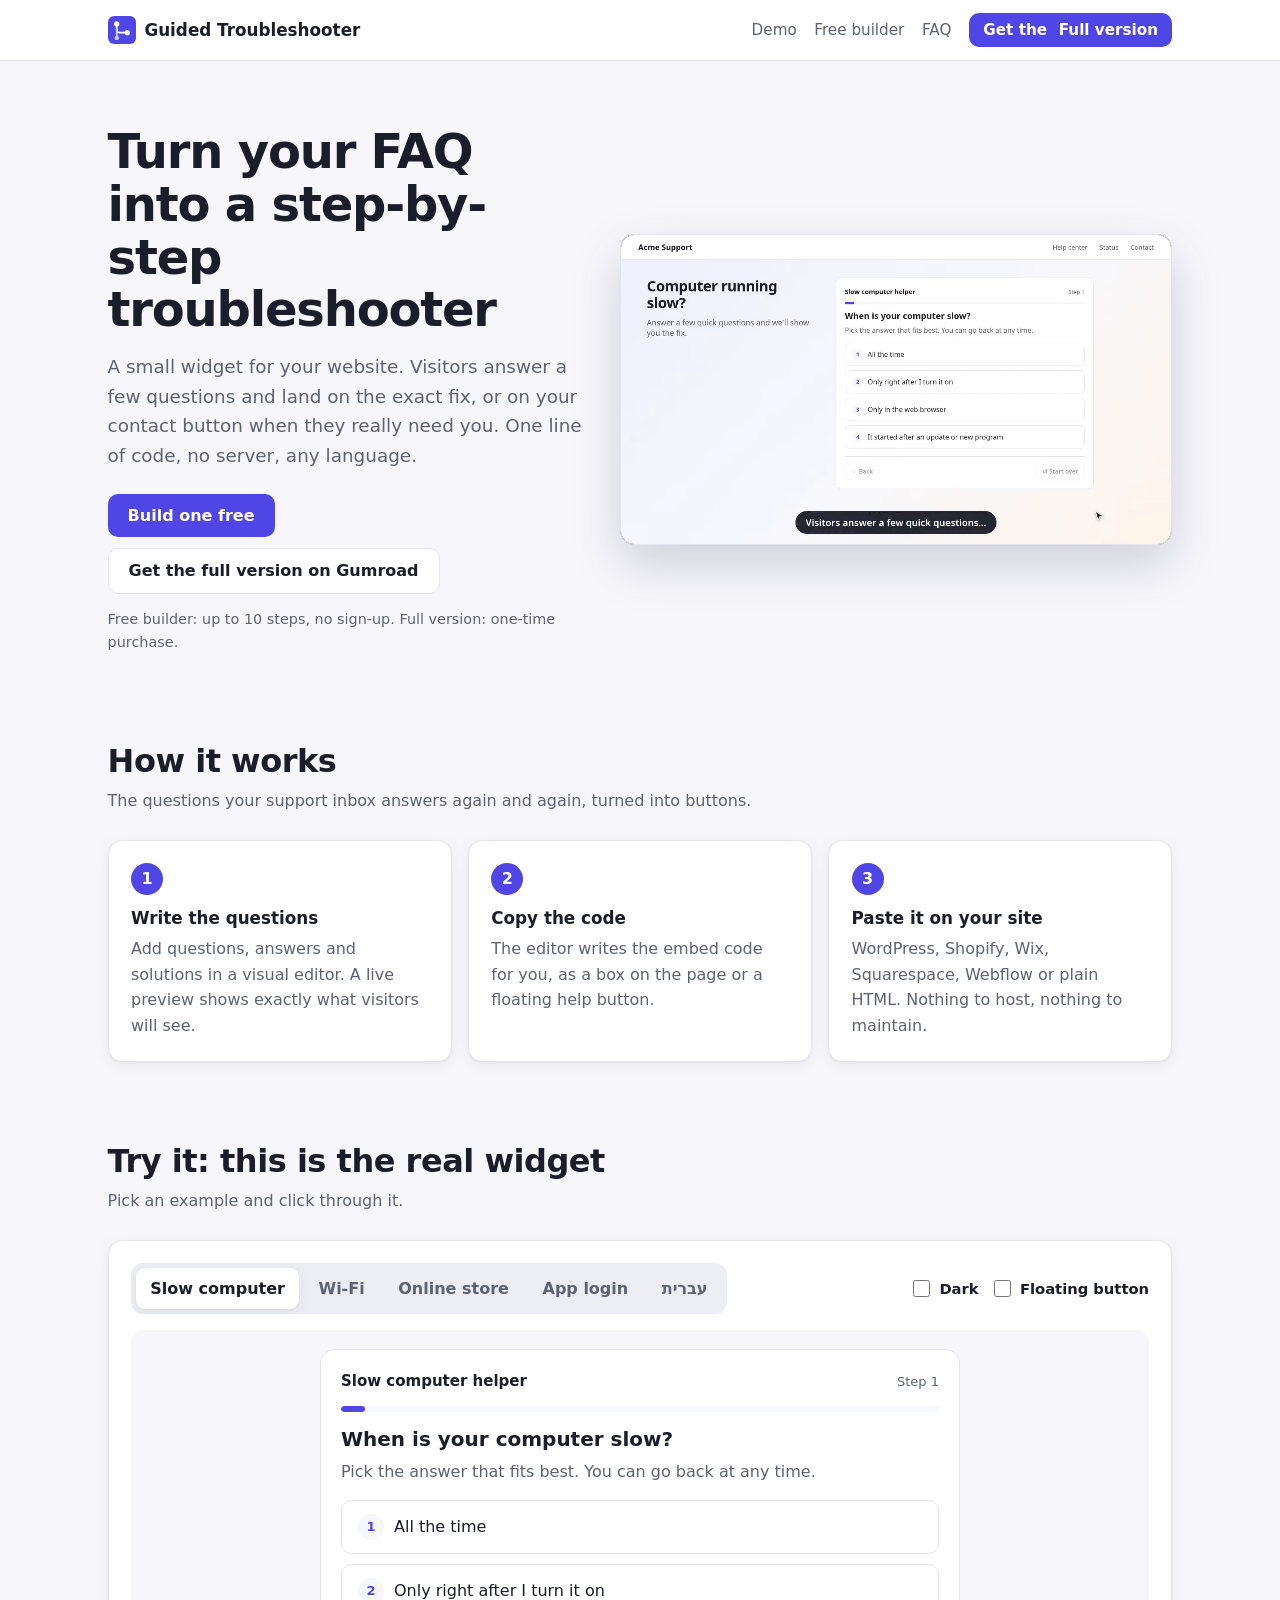
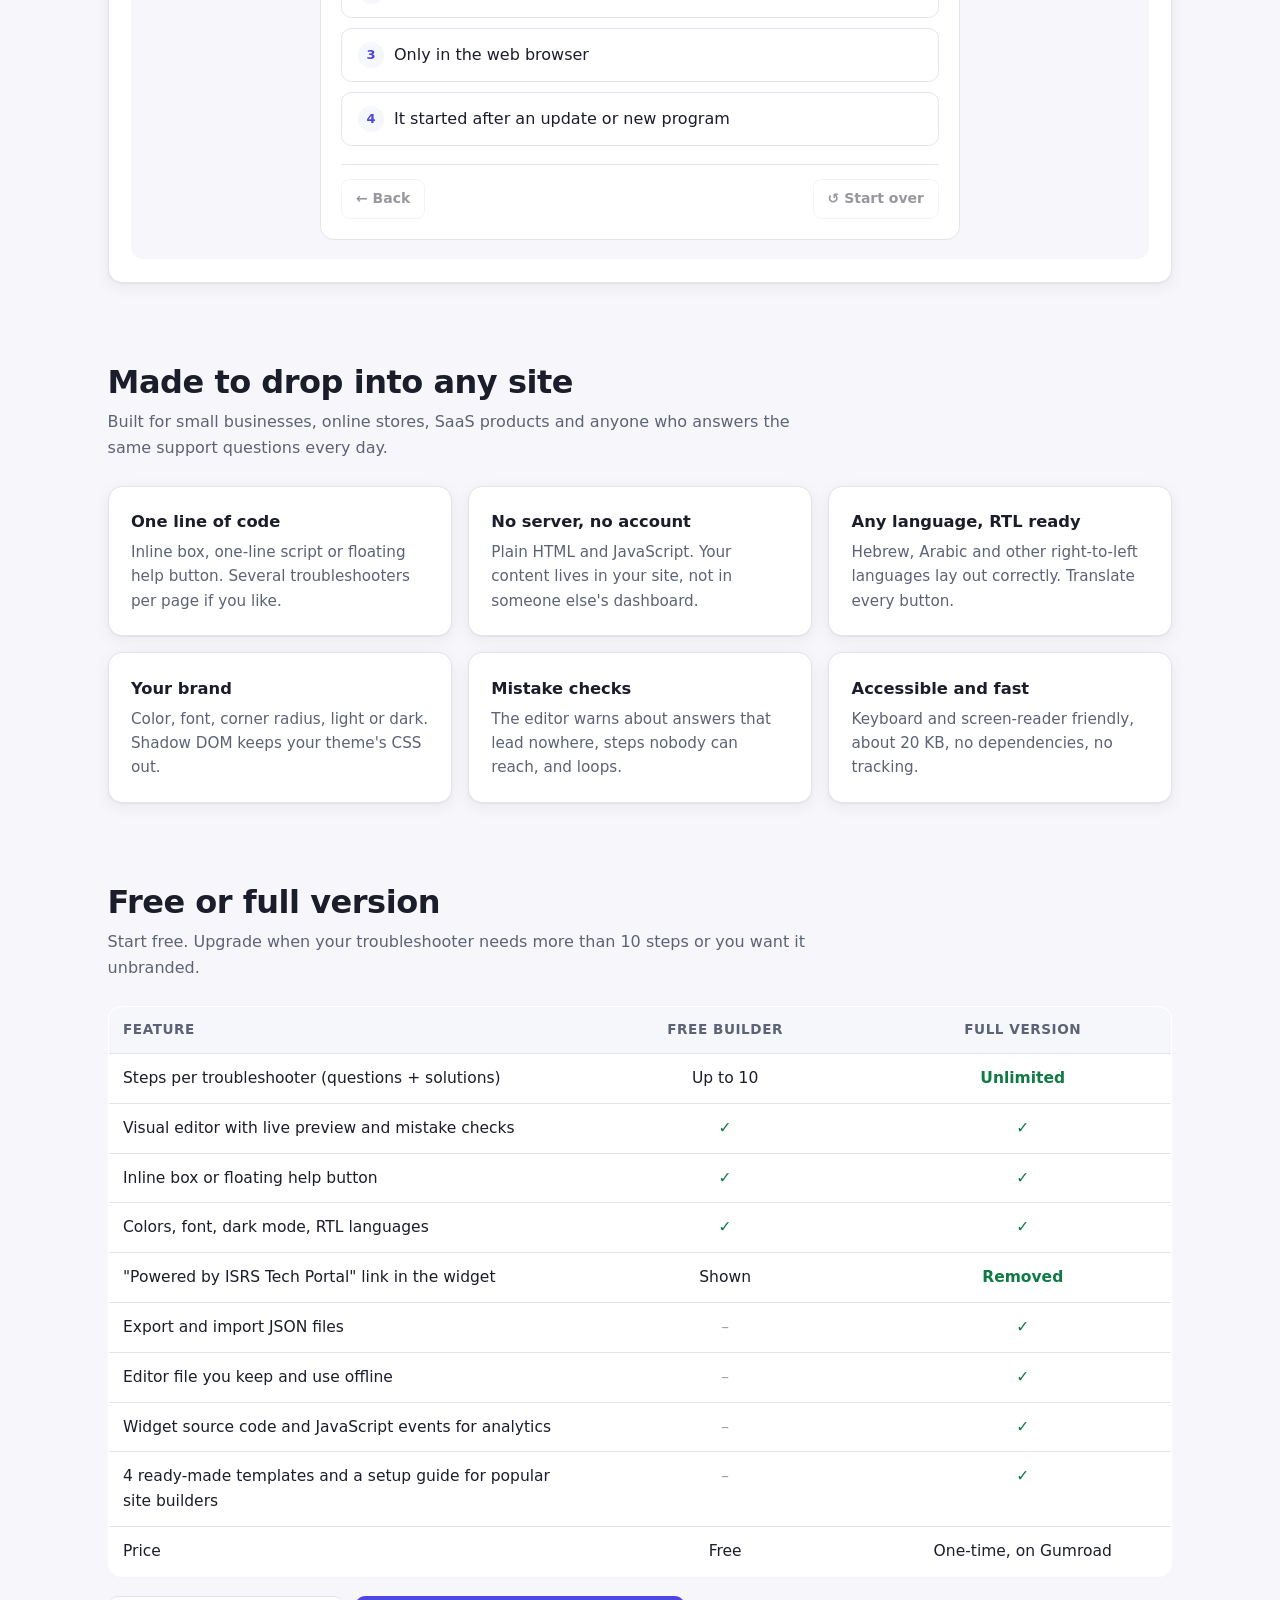
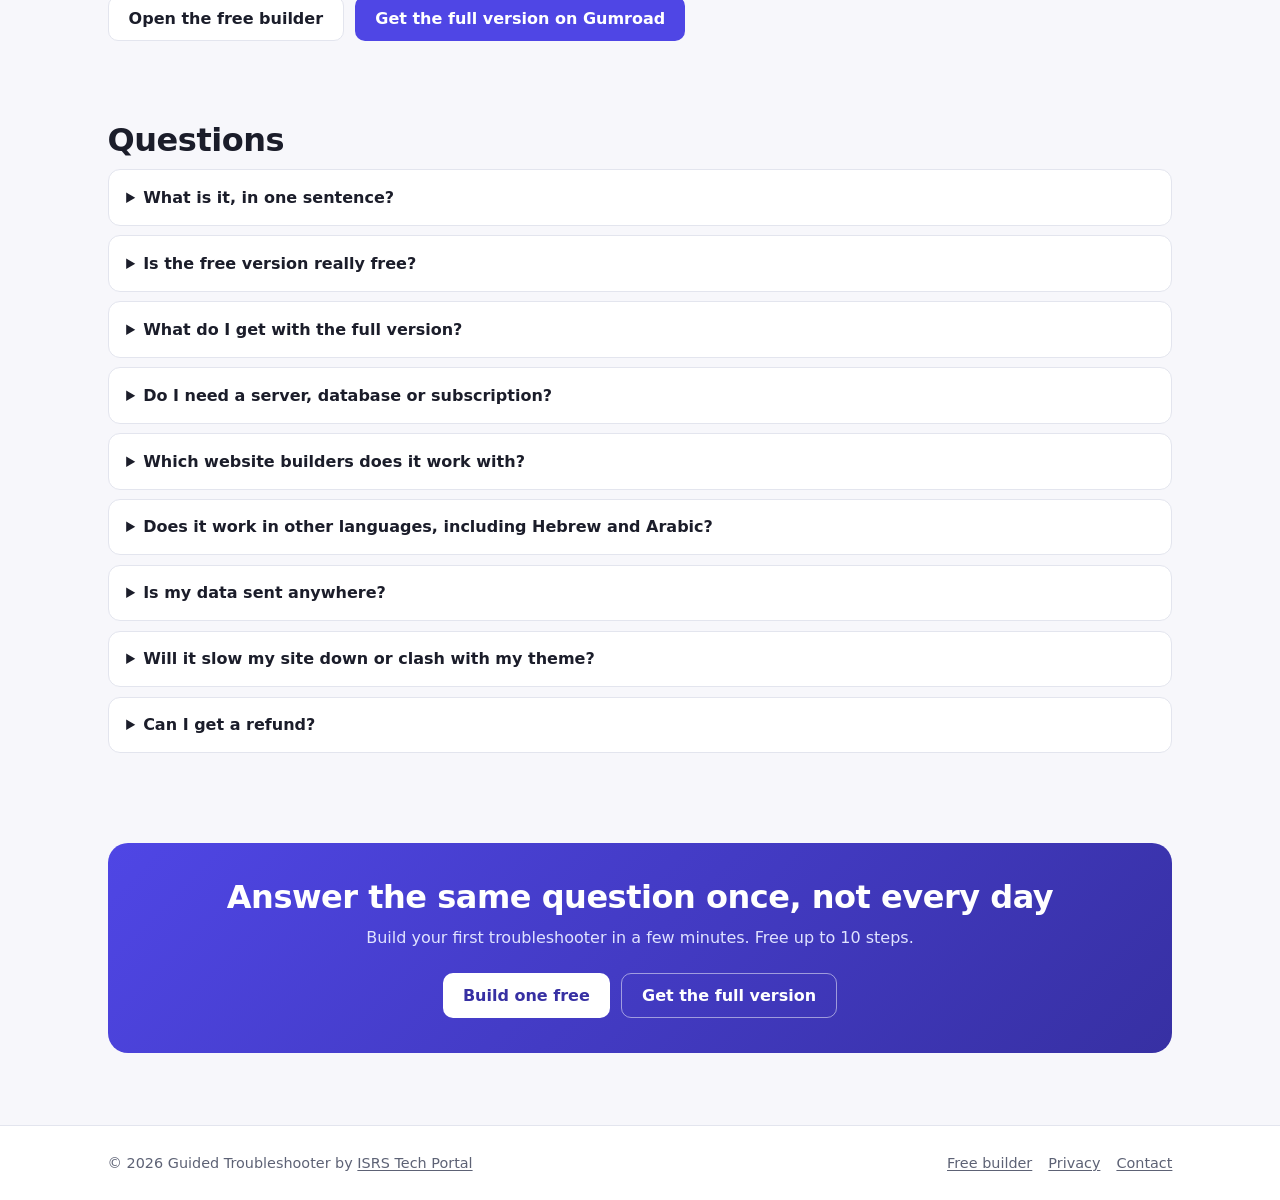
==== index.html @ 85d28836 "Guided Troubleshooter landing site: hero video, live demo, free builder, FAQ, privacy, SEO, Render c" ====
<!doctype html>
<html lang="en">
<head>
  <meta charset="utf-8">
  <meta name="viewport" content="width=device-width, initial-scale=1">
  <title>Guided Troubleshooter: Turn Your FAQ into a Step-by-Step Help Widget</title>
  <meta name="description" content="Embed a click-through troubleshooter on any website. Visitors answer a few questions and land on the right fix. Free builder for up to 10 steps, no server, no sign-up.">
  <link rel="canonical" href="https://guided-troubleshooter.onrender.com/">
  <meta property="og:type" content="website">
  <meta property="og:url" content="https://guided-troubleshooter.onrender.com/">
  <meta property="og:site_name" content="Guided Troubleshooter">
  <meta property="og:title" content="Guided Troubleshooter: Turn Your FAQ into a Step-by-Step Help Widget">
  <meta property="og:description" content="Embed a click-through troubleshooter on any website. Visitors answer a few questions and land on the right fix. Free builder for up to 10 steps, no server, no sign-up.">
  <meta property="og:image" content="https://guided-troubleshooter.onrender.com/assets/img/og.png">
  <meta property="og:image:width" content="1280">
  <meta property="og:image:height" content="720">
  <meta name="twitter:card" content="summary_large_image">
  <meta name="theme-color" content="#4f46e5">
  <link rel="icon" href="/favicon.svg" type="image/svg+xml">
  <link rel="stylesheet" href="/assets/css/site.css">
  <script type="application/ld+json">{"@context": "https://schema.org", "@type": "SoftwareApplication", "name": "Guided Troubleshooter Widget", "url": "https://guided-troubleshooter.onrender.com/", "applicationCategory": "BusinessApplication", "operatingSystem": "Any (web browser)", "description": "Embed a click-through troubleshooter on any website. Visitors answer a few questions and land on the right fix. Free builder for up to 10 steps, no server, no sign-up.", "softwareVersion": "1.0", "publisher": {"@type": "Organization", "name": "ISRS Tech Portal", "url": "https://isrstechportal.com/"}}</script>
  <script type="application/ld+json">{"@context": "https://schema.org", "@type": "FAQPage", "mainEntity": [{"@type": "Question", "name": "What is it, in one sentence?", "acceptedAnswer": {"@type": "Answer", "text": "A small widget you paste into your website that asks visitors a few questions and leads them to the right answer or fix, like a support agent's checklist turned into buttons."}}, {"@type": "Question", "name": "Is the free version really free?", "acceptedAnswer": {"@type": "Answer", "text": "Yes. The free builder makes troubleshooters with up to 10 steps (questions and solutions together). It gives you embed code that you paste into your site, with a small \"Powered by ISRS Tech Portal\" link in the widget. No account, no email, no time limit."}}, {"@type": "Question", "name": "What do I get with the full version?", "acceptedAnswer": {"@type": "Answer", "text": "Unlimited steps, no \"Powered by\" link, JSON import and export, the visual editor as a file you keep and use offline, the widget source, 4 ready-made templates, a setup guide for WordPress, Shopify, Wix and Squarespace, and an event API for analytics. It is a one-time purchase on Gumroad."}}, {"@type": "Question", "name": "Do I need a server, database or subscription?", "acceptedAnswer": {"@type": "Answer", "text": "No. Everything is static HTML and JavaScript that runs in the visitor's browser. Paste the code into your site and you're done. There's nothing to host and nothing that can go down on our side."}}, {"@type": "Question", "name": "Which website builders does it work with?", "acceptedAnswer": {"@type": "Answer", "text": "Any site where you can add custom HTML with JavaScript: WordPress, Shopify, Webflow, Wix, Squarespace, Ghost, Carrd and plain HTML. Some builders only allow custom code on paid plans; check your plan if the widget doesn't appear."}}, {"@type": "Question", "name": "Does it work in other languages, including Hebrew and Arabic?", "acceptedAnswer": {"@type": "Answer", "text": "Yes. Write your questions in any language. Right-to-left layout turns on automatically for RTL languages, and the button texts can be translated."}}, {"@type": "Question", "name": "Is my data sent anywhere?", "acceptedAnswer": {"@type": "Answer", "text": "No. The builder saves your work only in your own browser. The widget doesn't use cookies, doesn't track visitors and makes no calls to us. See the privacy page."}}, {"@type": "Question", "name": "Will it slow my site down or clash with my theme?", "acceptedAnswer": {"@type": "Answer", "text": "The widget is about 20 KB with no dependencies. It renders inside a Shadow DOM, so your theme's CSS can't break it and it can't change your site."}}, {"@type": "Question", "name": "Can I get a refund?", "acceptedAnswer": {"@type": "Answer", "text": "Refunds are handled through Gumroad according to the policy shown on the product page."}}]}</script>
  <script src="/assets/js/troubleshooter.min.js" defer></script>
  <script src="/assets/js/landing.js" defer></script>
</head>
<body>
<a class="skip-link" href="#main">Skip to content</a>
<header class="site-header"><div class="container">
  <a class="logo" href="/"><img src="/assets/img/favicon.svg" width="28" height="28" alt=""><span>Guided Troubleshooter</span></a>
  <nav class="nav" aria-label="Main">
    <a class="hide-sm" href="/#demo">Demo</a>
    <a class="hide-sm" href="/editor/">Free builder</a>
    <a class="hide-sm" href="/#faq">FAQ</a>
    <a class="btn" href="#GUMROAD_LINK"><span class="hide-sm">Get the&nbsp;</span>Full version</a>
  </nav>
</div></header>
<main id="main">
<div class="container">
<section class="hero" aria-labelledby="hero-h">
  <div>
    <h1 id="hero-h">Turn your FAQ into a step-by-step troubleshooter</h1>
    <p class="lead">A small widget for your website. Visitors answer a few questions and land on the exact fix, or on your contact button when they really need you. One line of code, no server, any language.</p>
    <div class="actions"><a class="btn" href="/editor/">Build one free</a><a class="btn secondary" href="#GUMROAD_LINK">Get the full version on Gumroad</a></div>
    <p class="note">Free builder: up to 10 steps, no sign-up. Full version: one-time purchase.</p>
  </div>
  <div class="video">
    <video autoplay muted loop playsinline preload="auto" poster="/assets/demo-poster.jpg" width="1280" height="720" aria-label="Short demo: a visitor clicks through questions to a solution, then a question is added in the editor">
      <source src="/assets/demo.webm" type="video/webm">
      <source src="/assets/demo.mp4" type="video/mp4">
    </video>
  </div>
</section>

<section aria-labelledby="how-h">
  <h2 id="how-h">How it works</h2>
  <p class="sub">The questions your support inbox answers again and again, turned into buttons.</p>
  <ol class="steps">
    <li class="card"><h3>Write the questions</h3><p>Add questions, answers and solutions in a visual editor. A live preview shows exactly what visitors will see.</p></li>
    <li class="card"><h3>Copy the code</h3><p>The editor writes the embed code for you, as a box on the page or a floating help button.</p></li>
    <li class="card"><h3>Paste it on your site</h3><p>WordPress, Shopify, Wix, Squarespace, Webflow or plain HTML. Nothing to host, nothing to maintain.</p></li>
  </ol>
</section>

<section id="demo" aria-labelledby="demo-h">
  <h2 id="demo-h">Try it: this is the real widget</h2>
  <p class="sub">Pick an example and click through it.</p>
  <div class="card">
    <div class="demo-bar">
      <div class="tabs" role="tablist" aria-label="Example troubleshooters">
        <button class="tab" role="tab" aria-selected="true" data-template="slow-computer">Slow computer</button>
        <button class="tab" role="tab" aria-selected="false" tabindex="-1" data-template="wifi-router">Wi-Fi</button>
        <button class="tab" role="tab" aria-selected="false" tabindex="-1" data-template="online-store-orders">Online store</button>
        <button class="tab" role="tab" aria-selected="false" tabindex="-1" data-template="saas-login">App login</button>
        <button class="tab" role="tab" aria-selected="false" tabindex="-1" data-template="hebrew-sample-legacy-format" lang="he">עברית</button>
      </div>
      <div class="actions"><label class="check"><input type="checkbox" id="optDark"> Dark</label><label class="check"><input type="checkbox" id="optFloat"> Floating button</label></div>
    </div>
    <div class="stage"><div id="demoWidget"></div><p id="floatNote" class="float-note hidden">The help button is now in the corner of this page. Click it.</p></div>
  </div>
</section>

<section aria-labelledby="feat-h">
  <h2 id="feat-h">Made to drop into any site</h2>
  <p class="sub">Built for small businesses, online stores, SaaS products and anyone who answers the same support questions every day.</p>
  <div class="features">
    <div class="card"><h3>One line of code</h3><p>Inline box, one-line script or floating help button. Several troubleshooters per page if you like.</p></div>
    <div class="card"><h3>No server, no account</h3><p>Plain HTML and JavaScript. Your content lives in your site, not in someone else's dashboard.</p></div>
    <div class="card"><h3>Any language, RTL ready</h3><p>Hebrew, Arabic and other right-to-left languages lay out correctly. Translate every button.</p></div>
    <div class="card"><h3>Your brand</h3><p>Color, font, corner radius, light or dark. Shadow DOM keeps your theme's CSS out.</p></div>
    <div class="card"><h3>Mistake checks</h3><p>The editor warns about answers that lead nowhere, steps nobody can reach, and loops.</p></div>
    <div class="card"><h3>Accessible and fast</h3><p>Keyboard and screen-reader friendly, about 20 KB, no dependencies, no tracking.</p></div>
  </div>
</section>

<section id="pricing" aria-labelledby="cmp-h">
  <h2 id="cmp-h">Free or full version</h2>
  <p class="sub">Start free. Upgrade when your troubleshooter needs more than 10 steps or you want it unbranded.</p>
  <div class="table-wrap"><table class="compare">
    <thead><tr><th scope="col">Feature</th><th scope="col">Free builder</th><th scope="col">Full version</th></tr></thead>
    <tbody>
      <tr><td>Steps per troubleshooter (questions + solutions)</td><td>Up to 10</td><td class="yes">Unlimited</td></tr>
      <tr><td>Visual editor with live preview and mistake checks</td><td class="yes">✓</td><td class="yes">✓</td></tr>
      <tr><td>Inline box or floating help button</td><td class="yes">✓</td><td class="yes">✓</td></tr>
      <tr><td>Colors, font, dark mode, RTL languages</td><td class="yes">✓</td><td class="yes">✓</td></tr>
      <tr><td>"Powered by ISRS Tech Portal" link in the widget</td><td>Shown</td><td class="yes">Removed</td></tr>
      <tr><td>Export and import JSON files</td><td class="no">–</td><td class="yes">✓</td></tr>
      <tr><td>Editor file you keep and use offline</td><td class="no">–</td><td class="yes">✓</td></tr>
      <tr><td>Widget source code and JavaScript events for analytics</td><td class="no">–</td><td class="yes">✓</td></tr>
      <tr><td>4 ready-made templates and a setup guide for popular site builders</td><td class="no">–</td><td class="yes">✓</td></tr>
      <tr><td>Price</td><td>Free</td><td>One-time, on Gumroad</td></tr>
    </tbody>
  </table></div>
  <div class="actions" style="margin-top:1.2rem"><a class="btn secondary" href="/editor/">Open the free builder</a><a class="btn" href="#GUMROAD_LINK">Get the full version on Gumroad</a></div>
</section>

<section id="faq" class="faq" aria-labelledby="faq-h">
  <h2 id="faq-h">Questions</h2>
  <details><summary>What is it, in one sentence?</summary><p>A small widget you paste into your website that asks visitors a few questions and leads them to the right answer or fix, like a support agent's checklist turned into buttons.</p></details>
  <details><summary>Is the free version really free?</summary><p>Yes. The free builder makes troubleshooters with up to 10 steps (questions and solutions together). It gives you embed code that you paste into your site, with a small "Powered by ISRS Tech Portal" link in the widget. No account, no email, no time limit.</p></details>
  <details><summary>What do I get with the full version?</summary><p>Unlimited steps, no "Powered by" link, JSON import and export, the visual editor as a file you keep and use offline, the widget source, 4 ready-made templates, a setup guide for WordPress, Shopify, Wix and Squarespace, and an event API for analytics. It is a one-time purchase on Gumroad.</p></details>
  <details><summary>Do I need a server, database or subscription?</summary><p>No. Everything is static HTML and JavaScript that runs in the visitor's browser. Paste the code into your site and you're done. There's nothing to host and nothing that can go down on our side.</p></details>
  <details><summary>Which website builders does it work with?</summary><p>Any site where you can add custom HTML with JavaScript: WordPress, Shopify, Webflow, Wix, Squarespace, Ghost, Carrd and plain HTML. Some builders only allow custom code on paid plans; check your plan if the widget doesn't appear.</p></details>
  <details><summary>Does it work in other languages, including Hebrew and Arabic?</summary><p>Yes. Write your questions in any language. Right-to-left layout turns on automatically for RTL languages, and the button texts can be translated.</p></details>
  <details><summary>Is my data sent anywhere?</summary><p>No. The builder saves your work only in your own browser. The widget doesn't use cookies, doesn't track visitors and makes no calls to us. See the privacy page.</p></details>
  <details><summary>Will it slow my site down or clash with my theme?</summary><p>The widget is about 20 KB with no dependencies. It renders inside a Shadow DOM, so your theme's CSS can't break it and it can't change your site.</p></details>
  <details><summary>Can I get a refund?</summary><p>Refunds are handled through Gumroad according to the policy shown on the product page.</p></details>
</section>

<section aria-label="Get started">
  <div class="cta-band">
    <h2>Answer the same question once, not every day</h2>
    <p>Build your first troubleshooter in a few minutes. Free up to 10 steps.</p>
    <div class="actions" style="justify-content:center"><a class="btn" href="/editor/">Build one free</a><a class="btn ghost" href="#GUMROAD_LINK">Get the full version</a></div>
  </div>
</section>
</div>
</main>
<footer class="site-footer"><div class="container">
  <span>&copy; 2026 Guided Troubleshooter by <a href="https://isrstechportal.com/">ISRS Tech Portal</a></span>
  <nav aria-label="Footer"><a href="/editor/">Free builder</a><a href="/privacy/">Privacy</a><a href="https://isrstechportal.com/contact/">Contact</a></nav>
</div></footer>
</body>
</html>
---- assets/css/site.css ----
:root{--bg:#f7f7fb;--surface:#fff;--text:#1b1d2a;--muted:#5d6275;--border:#e3e5ee;--brand:#4f46e5;--brand-dark:#3730a3;--soft:#eef0ff;--radius:14px;--shadow:0 1px 2px rgba(20,22,40,.05),0 4px 16px rgba(20,22,40,.06);--font:system-ui,-apple-system,"Segoe UI",Roboto,"Helvetica Neue",Arial,sans-serif}
*,*::before,*::after{box-sizing:border-box}
html{-webkit-text-size-adjust:100%;scroll-behavior:smooth}
body{margin:0;font-family:var(--font);color:var(--text);background:var(--bg);line-height:1.6}
img,video{max-width:100%;height:auto;display:block}
a{color:var(--brand);text-underline-offset:2px}a:hover{color:var(--brand-dark)}
:focus-visible{outline:3px solid var(--brand);outline-offset:2px;border-radius:4px}
.container{width:100%;max-width:1100px;margin:0 auto;padding:0 1.1rem}
.skip-link{position:absolute;left:-999px;top:0;background:var(--brand);color:#fff;padding:.5rem 1rem;z-index:10}.skip-link:focus{left:0}
.site-header{background:rgba(255,255,255,.92);backdrop-filter:saturate(1.4) blur(8px);border-bottom:1px solid var(--border);position:sticky;top:0;z-index:5}
.site-header .container{display:flex;align-items:center;justify-content:space-between;gap:1rem;min-height:60px}
.logo{display:flex;align-items:center;gap:.55rem;font-weight:700;color:var(--text);text-decoration:none;font-size:1.05rem}
.logo svg{width:28px;height:28px}
.nav{display:flex;gap:1.1rem;align-items:center;font-size:.95rem}
.nav a{color:var(--muted);text-decoration:none}.nav a:hover{color:var(--brand)}
.nav .btn{color:#fff;padding:.5rem .9rem}
@media(max-width:720px){.nav .hide-sm{display:none}}
.btn{display:inline-flex;align-items:center;justify-content:center;gap:.4rem;background:var(--brand);color:#fff;border:0;border-radius:10px;padding:.75rem 1.25rem;font:inherit;font-weight:600;cursor:pointer;text-decoration:none;line-height:1.2}
.btn:hover{background:var(--brand-dark);color:#fff}
.btn.secondary{background:var(--surface);color:var(--text);border:1px solid var(--border)}.btn.secondary:hover{border-color:var(--brand);color:var(--brand)}
.hero{display:grid;gap:2rem;align-items:center;padding:3rem 0 2.5rem}
@media(min-width:900px){.hero{grid-template-columns:1fr 1.15fr;padding:4rem 0 3rem}}
.hero h1{font-size:clamp(2rem,5vw,3rem);line-height:1.1;letter-spacing:-.025em;margin:0 0 1rem}
.hero p.lead{font-size:1.15rem;color:var(--muted);margin:0 0 1.5rem;max-width:34rem}
.actions{display:flex;flex-wrap:wrap;gap:.7rem}
.note{font-size:.9rem;color:var(--muted);margin:.9rem 0 0}
.video{border-radius:var(--radius);overflow:hidden;border:1px solid var(--border);box-shadow:0 20px 50px rgba(30,30,80,.18);background:#1b1d2a;aspect-ratio:16/9}
.video video{width:100%;height:100%;object-fit:cover}
section{padding:2.5rem 0}
h2{font-size:clamp(1.5rem,3.5vw,2rem);letter-spacing:-.015em;margin:0 0 .5rem;line-height:1.2}
.sub{color:var(--muted);margin:0 0 1.6rem;max-width:44rem}
.card{background:var(--surface);border:1px solid var(--border);border-radius:var(--radius);padding:1.4rem;box-shadow:var(--shadow)}
.steps{display:grid;gap:1rem;list-style:none;padding:0;margin:0;counter-reset:s}
@media(min-width:760px){.steps{grid-template-columns:repeat(3,1fr)}}
.steps li{counter-increment:s}.steps li::before{content:counter(s);display:grid;place-items:center;width:2rem;height:2rem;border-radius:50%;background:var(--brand);color:#fff;font-weight:700;margin-bottom:.6rem}
.steps h3{margin:0 0 .3rem;font-size:1.05rem}.steps p{margin:0;color:var(--muted)}
.tabs{display:flex;gap:.3rem;background:#eceef4;padding:.3rem;border-radius:12px;width:fit-content;max-width:100%;overflow-x:auto}
.tab{border:0;background:transparent;font:inherit;font-weight:600;padding:.5rem .9rem;border-radius:9px;cursor:pointer;color:var(--muted);white-space:nowrap}
.tab[aria-selected="true"]{background:#fff;color:var(--text);box-shadow:var(--shadow)}
.demo-bar{display:flex;flex-wrap:wrap;justify-content:space-between;align-items:center;gap:.8rem;margin-bottom:1rem}
label.check{display:inline-flex;align-items:center;gap:.4rem;font-weight:600;font-size:.92rem;cursor:pointer}
label.check input{width:1.05rem;height:1.05rem;accent-color:var(--brand)}
.stage{background:var(--bg);border-radius:12px;padding:1.2rem .7rem;min-height:400px}
.stage .float-note{text-align:center;color:var(--muted);margin:7rem 0}
.hidden{display:none!important}
.features{display:grid;gap:1rem}
@media(min-width:700px){.features{grid-template-columns:repeat(2,1fr)}}
@media(min-width:1000px){.features{grid-template-columns:repeat(3,1fr)}}
.features h3{margin:0 0 .3rem;font-size:1.02rem}.features p{margin:0;color:var(--muted);font-size:.95rem}
.compare{width:100%;border-collapse:collapse;background:var(--surface);border:1px solid var(--border);border-radius:var(--radius);overflow:hidden;font-size:.97rem}
.compare th,.compare td{padding:.75rem .9rem;border-bottom:1px solid var(--border);text-align:left;vertical-align:top}
.compare thead th{background:#f6f7fb;font-size:.85rem;text-transform:uppercase;letter-spacing:.04em;color:var(--muted)}
.compare td:not(:first-child),.compare th:not(:first-child){text-align:center;width:28%}
.compare tr:last-child td{border-bottom:0}
.yes{color:#0f7a43;font-weight:700}.no{color:#9aa0b4}
.table-wrap{overflow-x:auto}
.cta-band{background:linear-gradient(135deg,#4f46e5,#3730a3);color:#fff;border-radius:20px;padding:2.2rem 1.6rem;text-align:center}
.cta-band h2{color:#fff}.cta-band p{color:#e0e3ff;margin:0 auto 1.4rem;max-width:36rem}
.cta-band .btn{background:#fff;color:var(--brand-dark)}.cta-band .btn:hover{background:#eef0ff}
.cta-band .btn.ghost{background:transparent;color:#fff;border:1px solid rgba(255,255,255,.5)}
.faq details{background:var(--surface);border:1px solid var(--border);border-radius:12px;padding:.9rem 1.1rem;margin:.6rem 0}
.faq summary{font-weight:600;cursor:pointer}.faq details p{margin:.6rem 0 0;color:#33364a}
.prose{max-width:760px}.prose h1{font-size:2rem;line-height:1.2}.prose h2{font-size:1.3rem;margin-top:2rem}
.site-footer{border-top:1px solid var(--border);background:var(--surface);padding:1.6rem 0;margin-top:2rem;font-size:.9rem;color:var(--muted)}
.site-footer .container{display:flex;flex-wrap:wrap;justify-content:space-between;gap:.8rem}
.site-footer nav{display:flex;flex-wrap:wrap;gap:1rem}.site-footer a{color:var(--muted)}
@media(prefers-reduced-motion:reduce){html{scroll-behavior:auto}}
@media(max-width:520px){.logo{font-size:.95rem;white-space:nowrap}.nav .btn{padding:.45rem .75rem;font-size:.88rem;white-space:nowrap}.hero{padding-top:2rem}}
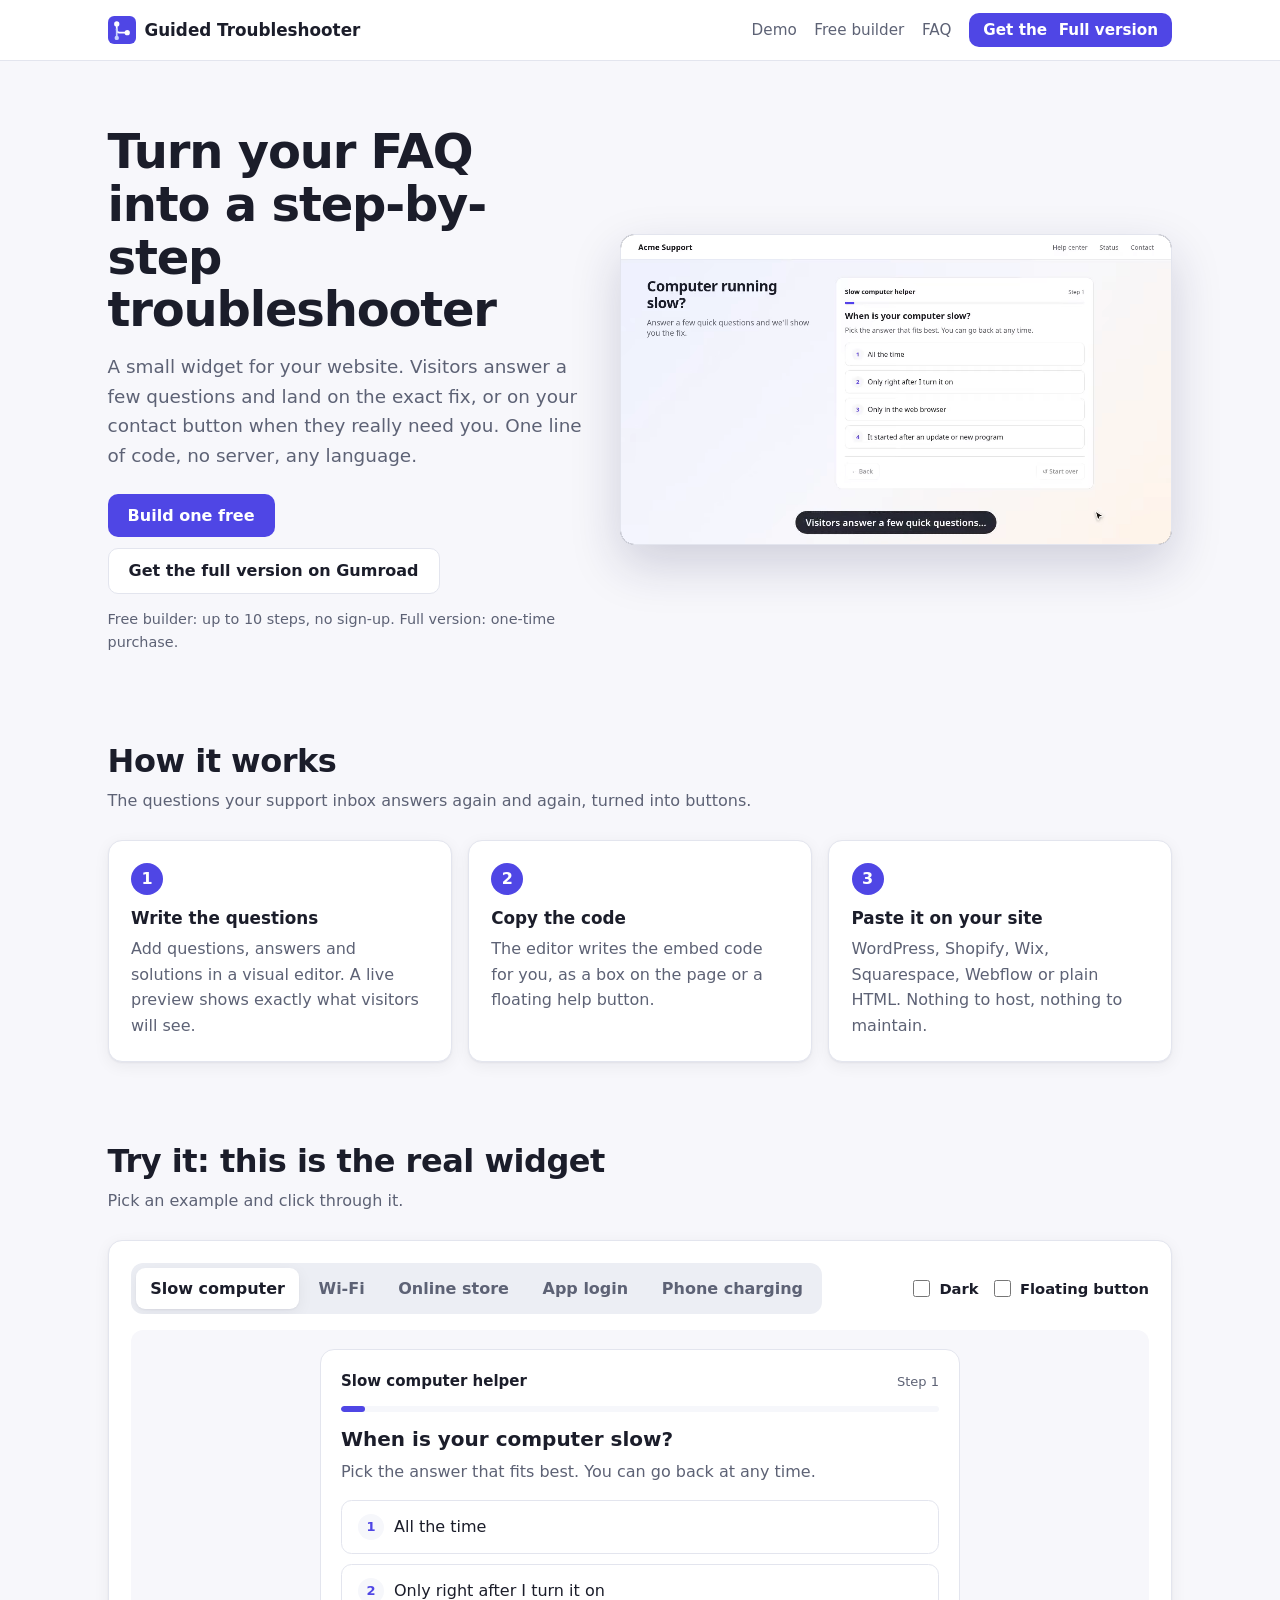
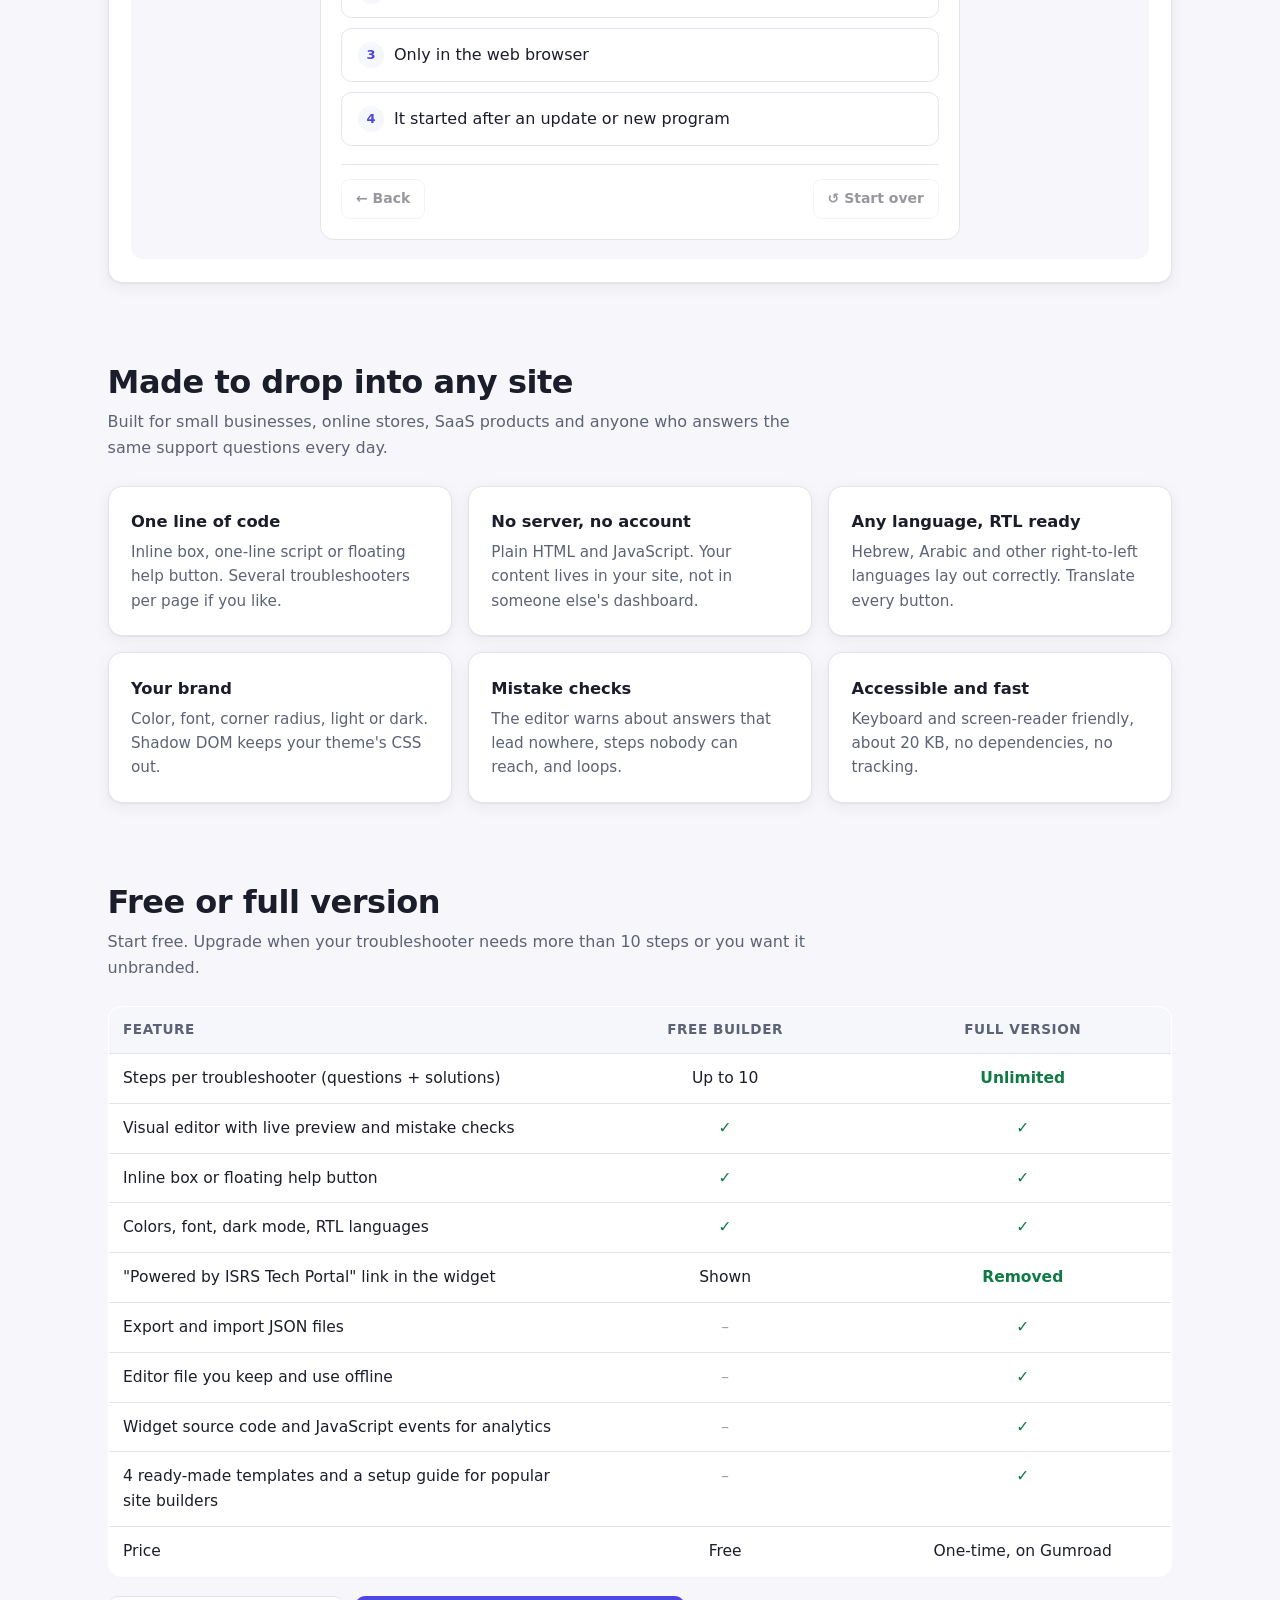
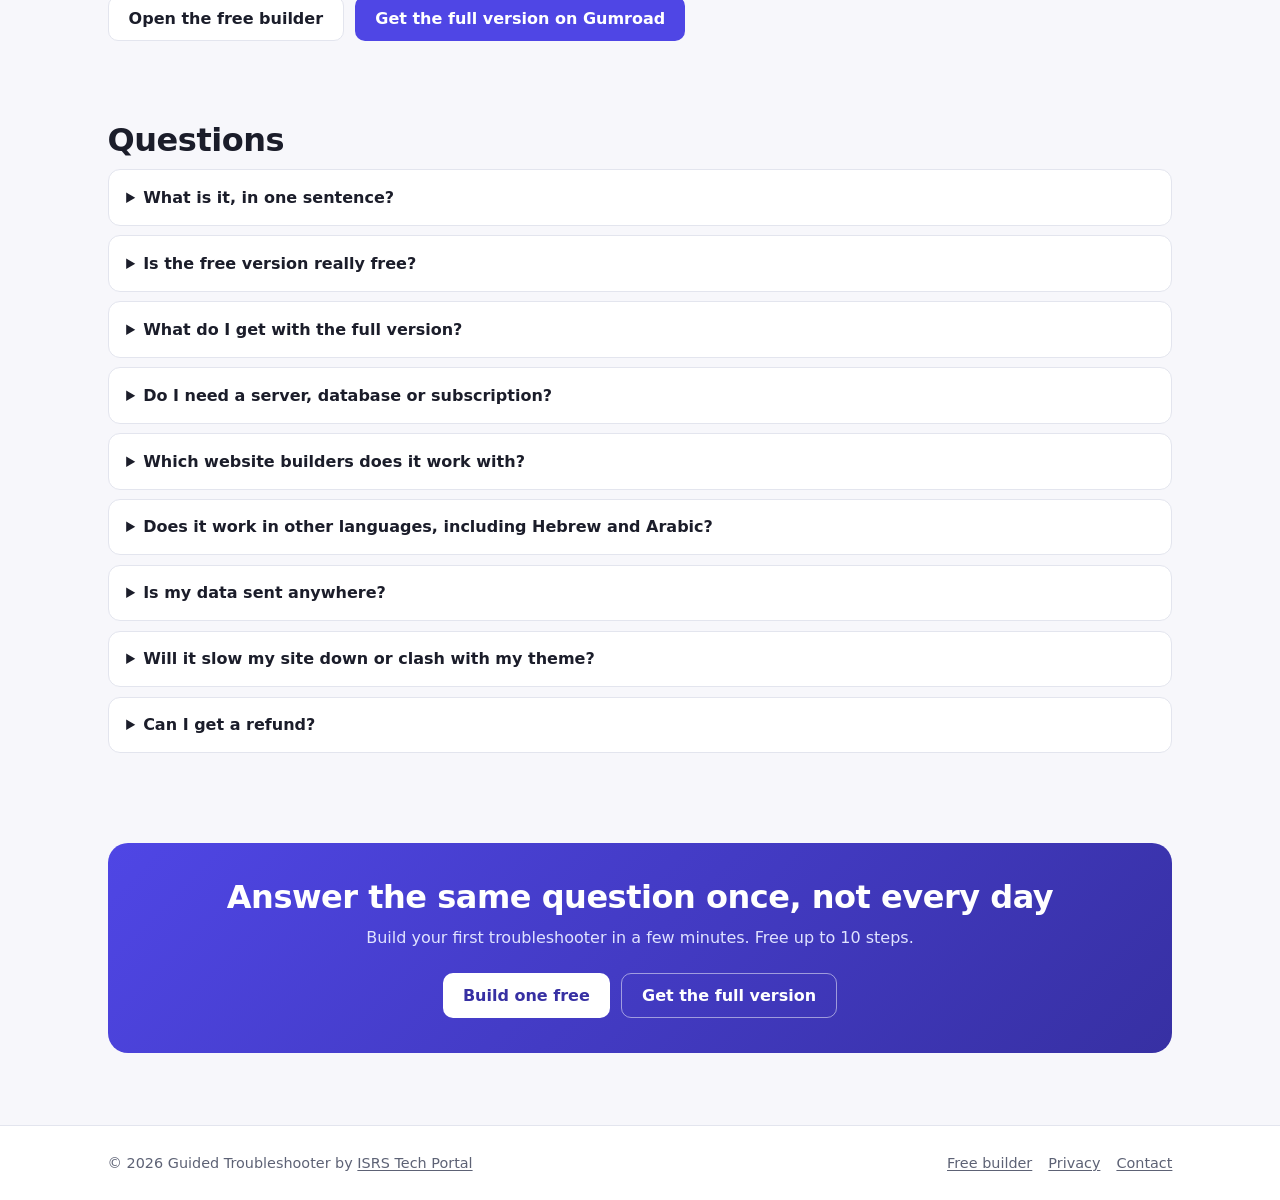
==== commit 40d35cad: "Make troubleshooter widget English-only: English default button texts, English simple-format sample " ====
--- a/index.html
+++ b/index.html
@@ -71,7 +71,7 @@
         <button class="tab" role="tab" aria-selected="false" tabindex="-1" data-template="wifi-router">Wi-Fi</button>
         <button class="tab" role="tab" aria-selected="false" tabindex="-1" data-template="online-store-orders">Online store</button>
         <button class="tab" role="tab" aria-selected="false" tabindex="-1" data-template="saas-login">App login</button>
-        <button class="tab" role="tab" aria-selected="false" tabindex="-1" data-template="hebrew-sample-legacy-format" lang="he">עברית</button>
+        <button class="tab" role="tab" aria-selected="false" tabindex="-1" data-template="simple-format-sample">Phone charging</button>
       </div>
       <div class="actions"><label class="check"><input type="checkbox" id="optDark"> Dark</label><label class="check"><input type="checkbox" id="optFloat"> Floating button</label></div>
     </div>
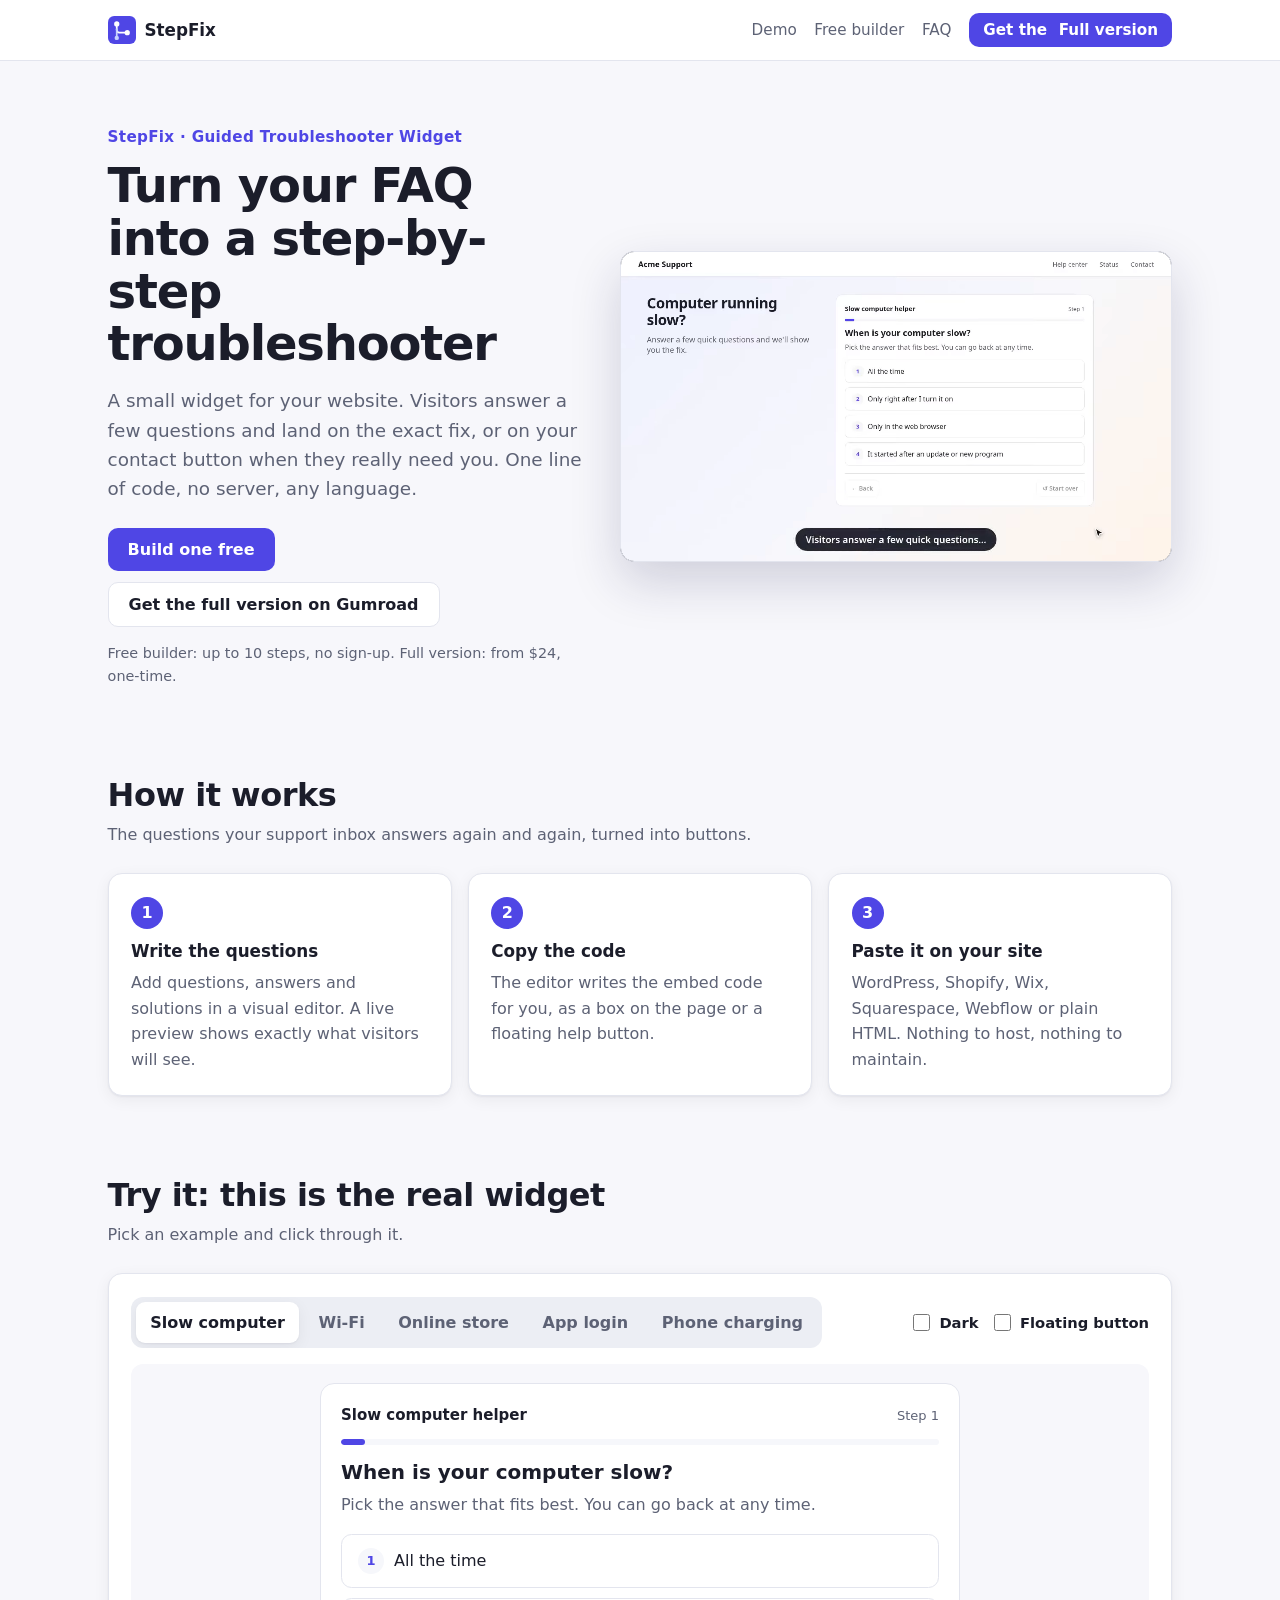
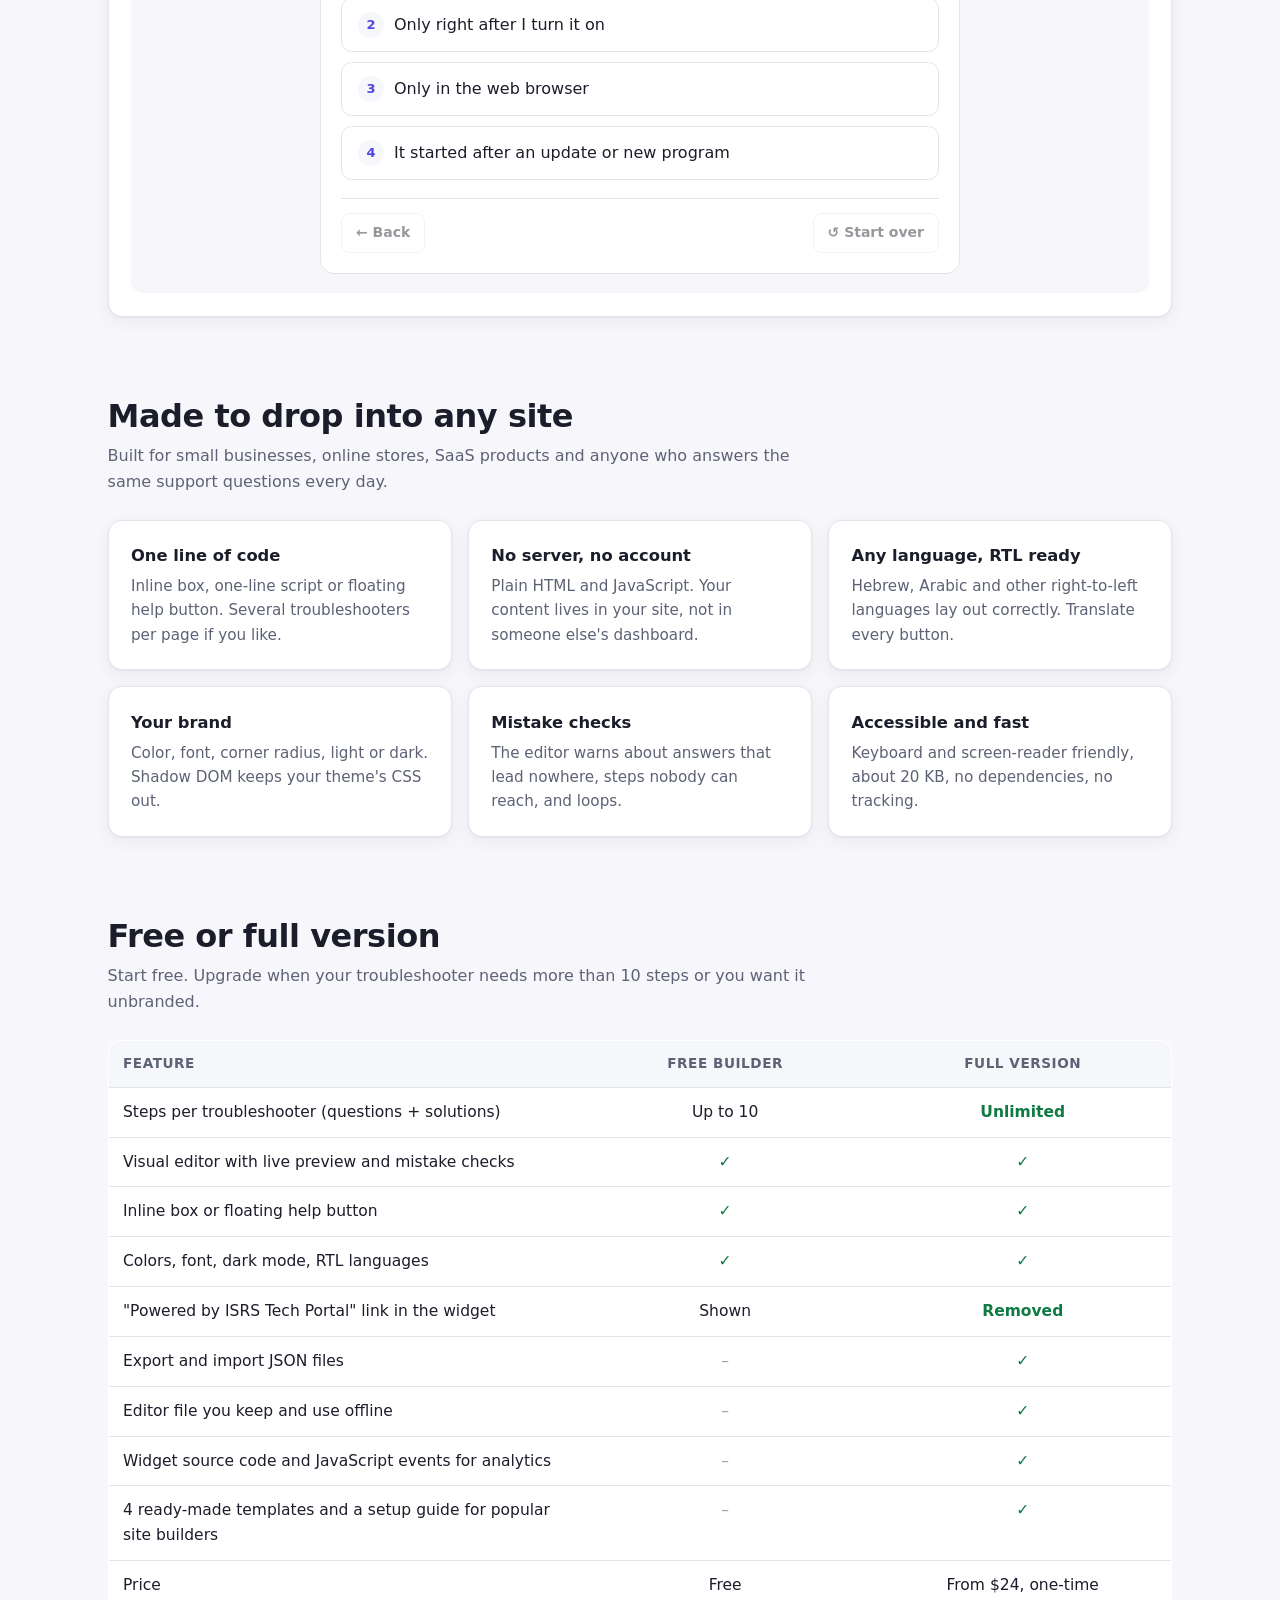
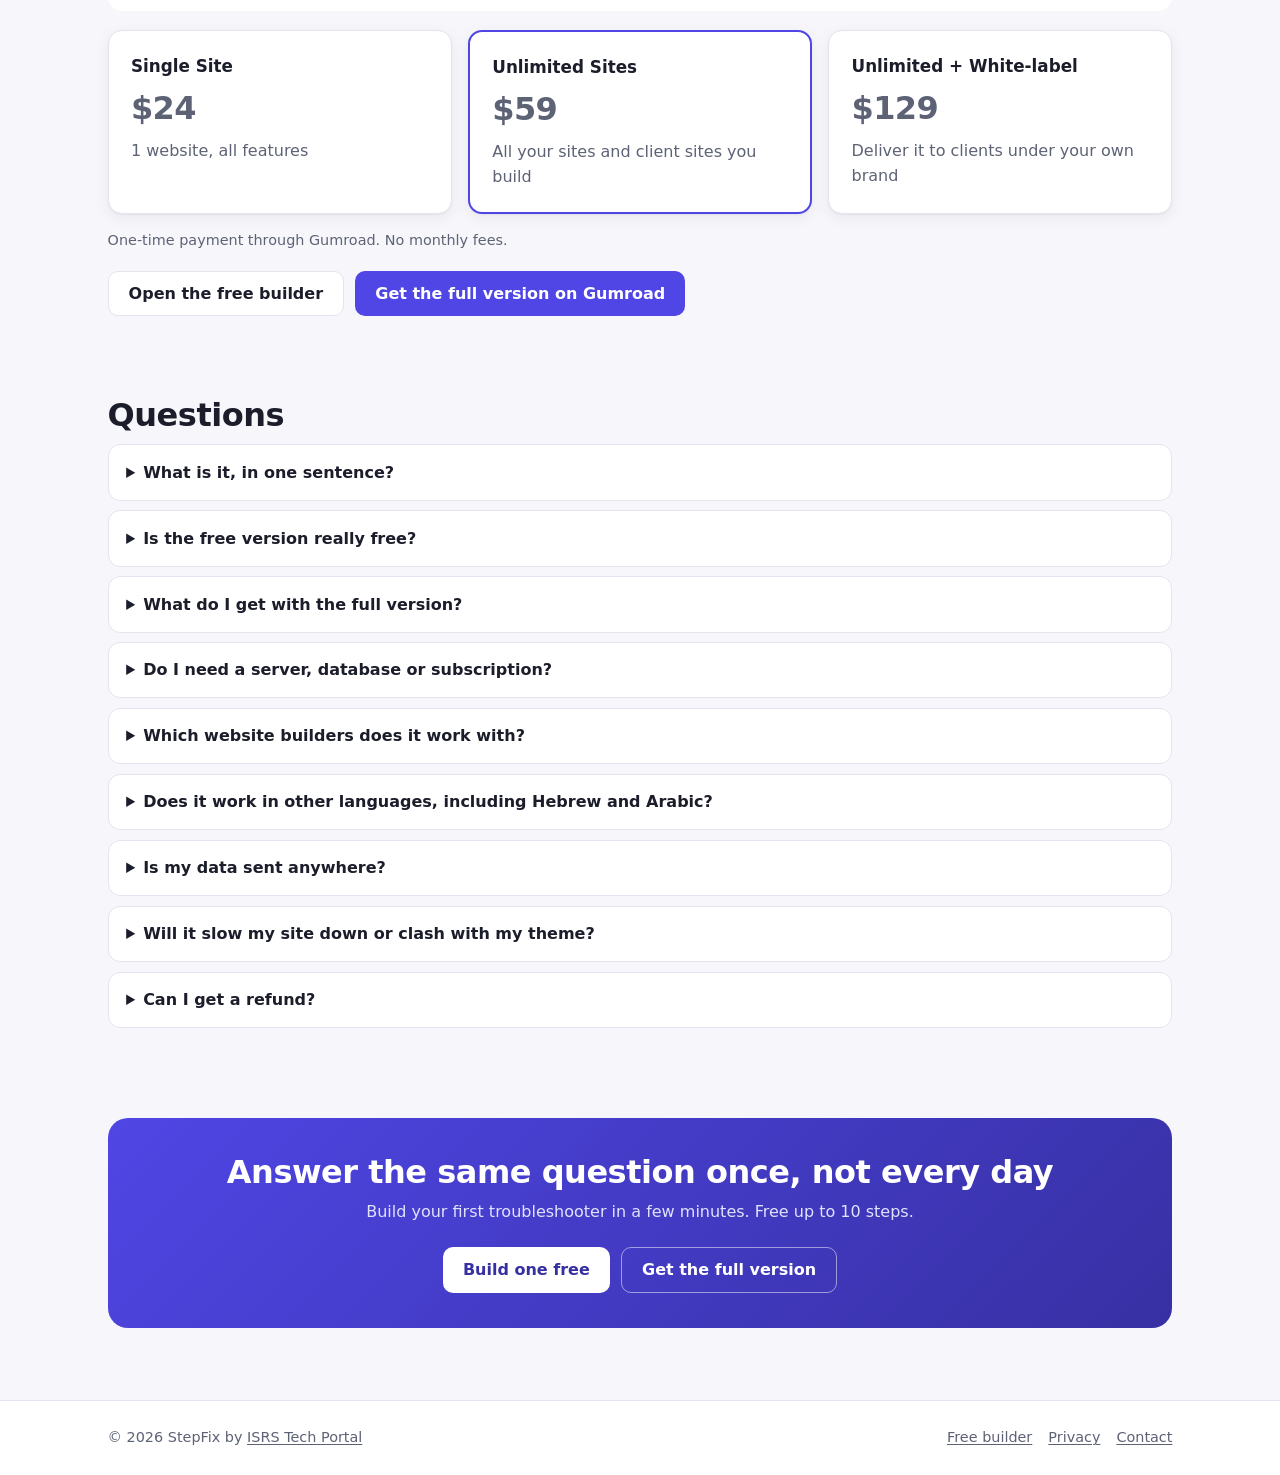
==== commit 9a7bcbe2: "Rename to StepFix (Guided Troubleshooter Widget) and set prices: $24 / $59 / $129" ====
--- a/index.html
+++ b/index.html
@@ -3,30 +3,30 @@
 <head>
   <meta charset="utf-8">
   <meta name="viewport" content="width=device-width, initial-scale=1">
-  <title>Guided Troubleshooter: Turn Your FAQ into a Step-by-Step Help Widget</title>
+  <title>StepFix: Guided Troubleshooter Widget. Turn Your FAQ into Step-by-Step Help</title>
   <meta name="description" content="Embed a click-through troubleshooter on any website. Visitors answer a few questions and land on the right fix. Free builder for up to 10 steps, no server, no sign-up.">
-  <link rel="canonical" href="https://guided-troubleshooter.onrender.com/">
+  <link rel="canonical" href="https://stepfix.onrender.com/">
   <meta property="og:type" content="website">
-  <meta property="og:url" content="https://guided-troubleshooter.onrender.com/">
-  <meta property="og:site_name" content="Guided Troubleshooter">
-  <meta property="og:title" content="Guided Troubleshooter: Turn Your FAQ into a Step-by-Step Help Widget">
+  <meta property="og:url" content="https://stepfix.onrender.com/">
+  <meta property="og:site_name" content="StepFix">
+  <meta property="og:title" content="StepFix: Guided Troubleshooter Widget. Turn Your FAQ into Step-by-Step Help">
   <meta property="og:description" content="Embed a click-through troubleshooter on any website. Visitors answer a few questions and land on the right fix. Free builder for up to 10 steps, no server, no sign-up.">
-  <meta property="og:image" content="https://guided-troubleshooter.onrender.com/assets/img/og.png">
+  <meta property="og:image" content="https://stepfix.onrender.com/assets/img/og.png">
   <meta property="og:image:width" content="1280">
   <meta property="og:image:height" content="720">
   <meta name="twitter:card" content="summary_large_image">
   <meta name="theme-color" content="#4f46e5">
   <link rel="icon" href="/favicon.svg" type="image/svg+xml">
   <link rel="stylesheet" href="/assets/css/site.css">
-  <script type="application/ld+json">{"@context": "https://schema.org", "@type": "SoftwareApplication", "name": "Guided Troubleshooter Widget", "url": "https://guided-troubleshooter.onrender.com/", "applicationCategory": "BusinessApplication", "operatingSystem": "Any (web browser)", "description": "Embed a click-through troubleshooter on any website. Visitors answer a few questions and land on the right fix. Free builder for up to 10 steps, no server, no sign-up.", "softwareVersion": "1.0", "publisher": {"@type": "Organization", "name": "ISRS Tech Portal", "url": "https://isrstechportal.com/"}}</script>
-  <script type="application/ld+json">{"@context": "https://schema.org", "@type": "FAQPage", "mainEntity": [{"@type": "Question", "name": "What is it, in one sentence?", "acceptedAnswer": {"@type": "Answer", "text": "A small widget you paste into your website that asks visitors a few questions and leads them to the right answer or fix, like a support agent's checklist turned into buttons."}}, {"@type": "Question", "name": "Is the free version really free?", "acceptedAnswer": {"@type": "Answer", "text": "Yes. The free builder makes troubleshooters with up to 10 steps (questions and solutions together). It gives you embed code that you paste into your site, with a small \"Powered by ISRS Tech Portal\" link in the widget. No account, no email, no time limit."}}, {"@type": "Question", "name": "What do I get with the full version?", "acceptedAnswer": {"@type": "Answer", "text": "Unlimited steps, no \"Powered by\" link, JSON import and export, the visual editor as a file you keep and use offline, the widget source, 4 ready-made templates, a setup guide for WordPress, Shopify, Wix and Squarespace, and an event API for analytics. It is a one-time purchase on Gumroad."}}, {"@type": "Question", "name": "Do I need a server, database or subscription?", "acceptedAnswer": {"@type": "Answer", "text": "No. Everything is static HTML and JavaScript that runs in the visitor's browser. Paste the code into your site and you're done. There's nothing to host and nothing that can go down on our side."}}, {"@type": "Question", "name": "Which website builders does it work with?", "acceptedAnswer": {"@type": "Answer", "text": "Any site where you can add custom HTML with JavaScript: WordPress, Shopify, Webflow, Wix, Squarespace, Ghost, Carrd and plain HTML. Some builders only allow custom code on paid plans; check your plan if the widget doesn't appear."}}, {"@type": "Question", "name": "Does it work in other languages, including Hebrew and Arabic?", "acceptedAnswer": {"@type": "Answer", "text": "Yes. Write your questions in any language. Right-to-left layout turns on automatically for RTL languages, and the button texts can be translated."}}, {"@type": "Question", "name": "Is my data sent anywhere?", "acceptedAnswer": {"@type": "Answer", "text": "No. The builder saves your work only in your own browser. The widget doesn't use cookies, doesn't track visitors and makes no calls to us. See the privacy page."}}, {"@type": "Question", "name": "Will it slow my site down or clash with my theme?", "acceptedAnswer": {"@type": "Answer", "text": "The widget is about 20 KB with no dependencies. It renders inside a Shadow DOM, so your theme's CSS can't break it and it can't change your site."}}, {"@type": "Question", "name": "Can I get a refund?", "acceptedAnswer": {"@type": "Answer", "text": "Refunds are handled through Gumroad according to the policy shown on the product page."}}]}</script>
+  <script type="application/ld+json">{"@context": "https://schema.org", "@type": "SoftwareApplication", "name": "StepFix: Guided Troubleshooter Widget", "url": "https://stepfix.onrender.com/", "offers": {"@type": "AggregateOffer", "priceCurrency": "USD", "lowPrice": "24", "highPrice": "129", "offerCount": "3"}, "applicationCategory": "BusinessApplication", "operatingSystem": "Any (web browser)", "description": "Embed a click-through troubleshooter on any website. Visitors answer a few questions and land on the right fix. Free builder for up to 10 steps, no server, no sign-up.", "softwareVersion": "1.0", "publisher": {"@type": "Organization", "name": "ISRS Tech Portal", "url": "https://isrstechportal.com/"}}</script>
+  <script type="application/ld+json">{"@context": "https://schema.org", "@type": "FAQPage", "mainEntity": [{"@type": "Question", "name": "What is it, in one sentence?", "acceptedAnswer": {"@type": "Answer", "text": "A small widget you paste into your website that asks visitors a few questions and leads them to the right answer or fix, like a support agent's checklist turned into buttons."}}, {"@type": "Question", "name": "Is the free version really free?", "acceptedAnswer": {"@type": "Answer", "text": "Yes. The free builder makes troubleshooters with up to 10 steps (questions and solutions together). It gives you embed code that you paste into your site, with a small \"Powered by ISRS Tech Portal\" link in the widget. No account, no email, no time limit."}}, {"@type": "Question", "name": "What do I get with the full version?", "acceptedAnswer": {"@type": "Answer", "text": "Unlimited steps, no \"Powered by\" link, JSON import and export, the visual editor as a file you keep and use offline, the widget source, 4 ready-made templates, a setup guide for WordPress, Shopify, Wix and Squarespace, and an event API for analytics. It is a one-time purchase on Gumroad: $24 for one site, $59 for unlimited sites, $129 with white-label rights."}}, {"@type": "Question", "name": "Do I need a server, database or subscription?", "acceptedAnswer": {"@type": "Answer", "text": "No. Everything is static HTML and JavaScript that runs in the visitor's browser. Paste the code into your site and you're done. There's nothing to host and nothing that can go down on our side."}}, {"@type": "Question", "name": "Which website builders does it work with?", "acceptedAnswer": {"@type": "Answer", "text": "Any site where you can add custom HTML with JavaScript: WordPress, Shopify, Webflow, Wix, Squarespace, Ghost, Carrd and plain HTML. Some builders only allow custom code on paid plans; check your plan if the widget doesn't appear."}}, {"@type": "Question", "name": "Does it work in other languages, including Hebrew and Arabic?", "acceptedAnswer": {"@type": "Answer", "text": "Yes. Write your questions in any language. Right-to-left layout turns on automatically for RTL languages, and the button texts can be translated."}}, {"@type": "Question", "name": "Is my data sent anywhere?", "acceptedAnswer": {"@type": "Answer", "text": "No. The builder saves your work only in your own browser. The widget doesn't use cookies, doesn't track visitors and makes no calls to us. See the privacy page."}}, {"@type": "Question", "name": "Will it slow my site down or clash with my theme?", "acceptedAnswer": {"@type": "Answer", "text": "The widget is about 20 KB with no dependencies. It renders inside a Shadow DOM, so your theme's CSS can't break it and it can't change your site."}}, {"@type": "Question", "name": "Can I get a refund?", "acceptedAnswer": {"@type": "Answer", "text": "Refunds are handled through Gumroad according to the policy shown on the product page."}}]}</script>
   <script src="/assets/js/troubleshooter.min.js" defer></script>
   <script src="/assets/js/landing.js" defer></script>
 </head>
 <body>
 <a class="skip-link" href="#main">Skip to content</a>
 <header class="site-header"><div class="container">
-  <a class="logo" href="/"><img src="/assets/img/favicon.svg" width="28" height="28" alt=""><span>Guided Troubleshooter</span></a>
+  <a class="logo" href="/"><img src="/assets/img/favicon.svg" width="28" height="28" alt=""><span>StepFix</span></a>
   <nav class="nav" aria-label="Main">
     <a class="hide-sm" href="/#demo">Demo</a>
     <a class="hide-sm" href="/editor/">Free builder</a>
@@ -38,10 +38,11 @@
 <div class="container">
 <section class="hero" aria-labelledby="hero-h">
   <div>
+    <p class="eyebrow">StepFix · Guided Troubleshooter Widget</p>
     <h1 id="hero-h">Turn your FAQ into a step-by-step troubleshooter</h1>
     <p class="lead">A small widget for your website. Visitors answer a few questions and land on the exact fix, or on your contact button when they really need you. One line of code, no server, any language.</p>
     <div class="actions"><a class="btn" href="/editor/">Build one free</a><a class="btn secondary" href="#GUMROAD_LINK">Get the full version on Gumroad</a></div>
-    <p class="note">Free builder: up to 10 steps, no sign-up. Full version: one-time purchase.</p>
+    <p class="note">Free builder: up to 10 steps, no sign-up. Full version: from $24, one-time.</p>
   </div>
   <div class="video">
     <video autoplay muted loop playsinline preload="auto" poster="/assets/demo-poster.jpg" width="1280" height="720" aria-label="Short demo: a visitor clicks through questions to a solution, then a question is added in the editor">
@@ -107,9 +108,15 @@
       <tr><td>Editor file you keep and use offline</td><td class="no">–</td><td class="yes">✓</td></tr>
       <tr><td>Widget source code and JavaScript events for analytics</td><td class="no">–</td><td class="yes">✓</td></tr>
       <tr><td>4 ready-made templates and a setup guide for popular site builders</td><td class="no">–</td><td class="yes">✓</td></tr>
-      <tr><td>Price</td><td>Free</td><td>One-time, on Gumroad</td></tr>
+      <tr><td>Price</td><td>Free</td><td>From $24, one-time</td></tr>
     </tbody>
   </table></div>
+  <div class="tiers">
+    <div class="card tier"><h3>Single Site</h3><p class="price">$24</p><p>1 website, all features</p></div>
+    <div class="card tier featured"><h3>Unlimited Sites</h3><p class="price">$59</p><p>All your sites and client sites you build</p></div>
+    <div class="card tier"><h3>Unlimited + White-label</h3><p class="price">$129</p><p>Deliver it to clients under your own brand</p></div>
+  </div>
+  <p class="note">One-time payment through Gumroad. No monthly fees.</p>
   <div class="actions" style="margin-top:1.2rem"><a class="btn secondary" href="/editor/">Open the free builder</a><a class="btn" href="#GUMROAD_LINK">Get the full version on Gumroad</a></div>
 </section>
 
@@ -117,7 +124,7 @@
   <h2 id="faq-h">Questions</h2>
   <details><summary>What is it, in one sentence?</summary><p>A small widget you paste into your website that asks visitors a few questions and leads them to the right answer or fix, like a support agent's checklist turned into buttons.</p></details>
   <details><summary>Is the free version really free?</summary><p>Yes. The free builder makes troubleshooters with up to 10 steps (questions and solutions together). It gives you embed code that you paste into your site, with a small "Powered by ISRS Tech Portal" link in the widget. No account, no email, no time limit.</p></details>
-  <details><summary>What do I get with the full version?</summary><p>Unlimited steps, no "Powered by" link, JSON import and export, the visual editor as a file you keep and use offline, the widget source, 4 ready-made templates, a setup guide for WordPress, Shopify, Wix and Squarespace, and an event API for analytics. It is a one-time purchase on Gumroad.</p></details>
+  <details><summary>What do I get with the full version?</summary><p>Unlimited steps, no "Powered by" link, JSON import and export, the visual editor as a file you keep and use offline, the widget source, 4 ready-made templates, a setup guide for WordPress, Shopify, Wix and Squarespace, and an event API for analytics. It is a one-time purchase on Gumroad: $24 for one site, $59 for unlimited sites, $129 with white-label rights.</p></details>
   <details><summary>Do I need a server, database or subscription?</summary><p>No. Everything is static HTML and JavaScript that runs in the visitor's browser. Paste the code into your site and you're done. There's nothing to host and nothing that can go down on our side.</p></details>
   <details><summary>Which website builders does it work with?</summary><p>Any site where you can add custom HTML with JavaScript: WordPress, Shopify, Webflow, Wix, Squarespace, Ghost, Carrd and plain HTML. Some builders only allow custom code on paid plans; check your plan if the widget doesn't appear.</p></details>
   <details><summary>Does it work in other languages, including Hebrew and Arabic?</summary><p>Yes. Write your questions in any language. Right-to-left layout turns on automatically for RTL languages, and the button texts can be translated.</p></details>
@@ -136,7 +143,7 @@
 </div>
 </main>
 <footer class="site-footer"><div class="container">
-  <span>&copy; 2026 Guided Troubleshooter by <a href="https://isrstechportal.com/">ISRS Tech Portal</a></span>
+  <span>&copy; 2026 StepFix by <a href="https://isrstechportal.com/">ISRS Tech Portal</a></span>
   <nav aria-label="Footer"><a href="/editor/">Free builder</a><a href="/privacy/">Privacy</a><a href="https://isrstechportal.com/contact/">Contact</a></nav>
 </div></footer>
 </body>
--- a/assets/css/site.css
+++ b/assets/css/site.css
@@ -66,3 +66,6 @@
 .site-footer nav{display:flex;flex-wrap:wrap;gap:1rem}.site-footer a{color:var(--muted)}
 @media(prefers-reduced-motion:reduce){html{scroll-behavior:auto}}
 @media(max-width:520px){.logo{font-size:.95rem;white-space:nowrap}.nav .btn{padding:.45rem .75rem;font-size:.88rem;white-space:nowrap}.hero{padding-top:2rem}}
+.eyebrow{font-weight:700;color:var(--brand);font-size:.95rem;letter-spacing:.02em;margin:0 0 .6rem}
+.tiers{display:grid;gap:1rem;margin-top:1.2rem}@media(min-width:760px){.tiers{grid-template-columns:repeat(3,1fr)}}
+.tier h3{margin:0;font-size:1.05rem}.tier .price{font-size:2rem;font-weight:800;margin:.2rem 0;letter-spacing:-.02em}.tier p{margin:0;color:var(--muted)}.tier.featured{border:2px solid var(--brand)}
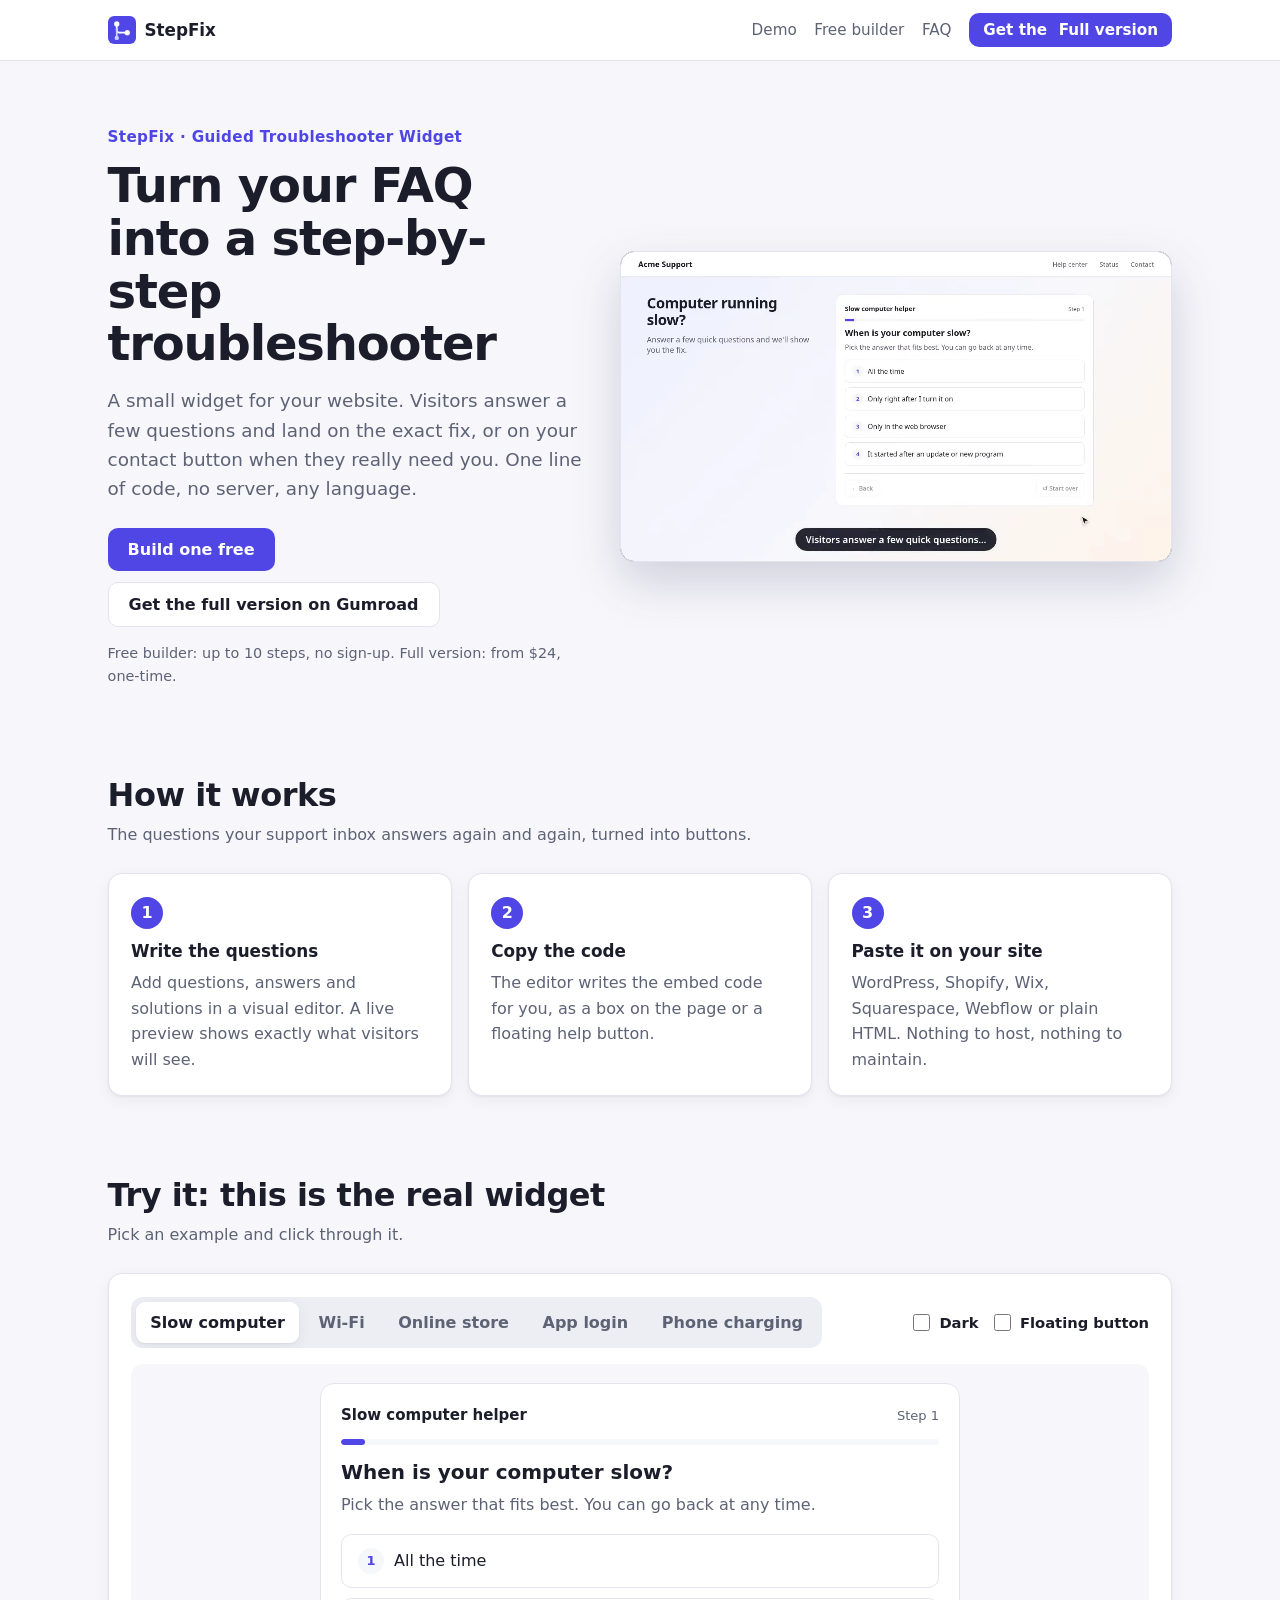
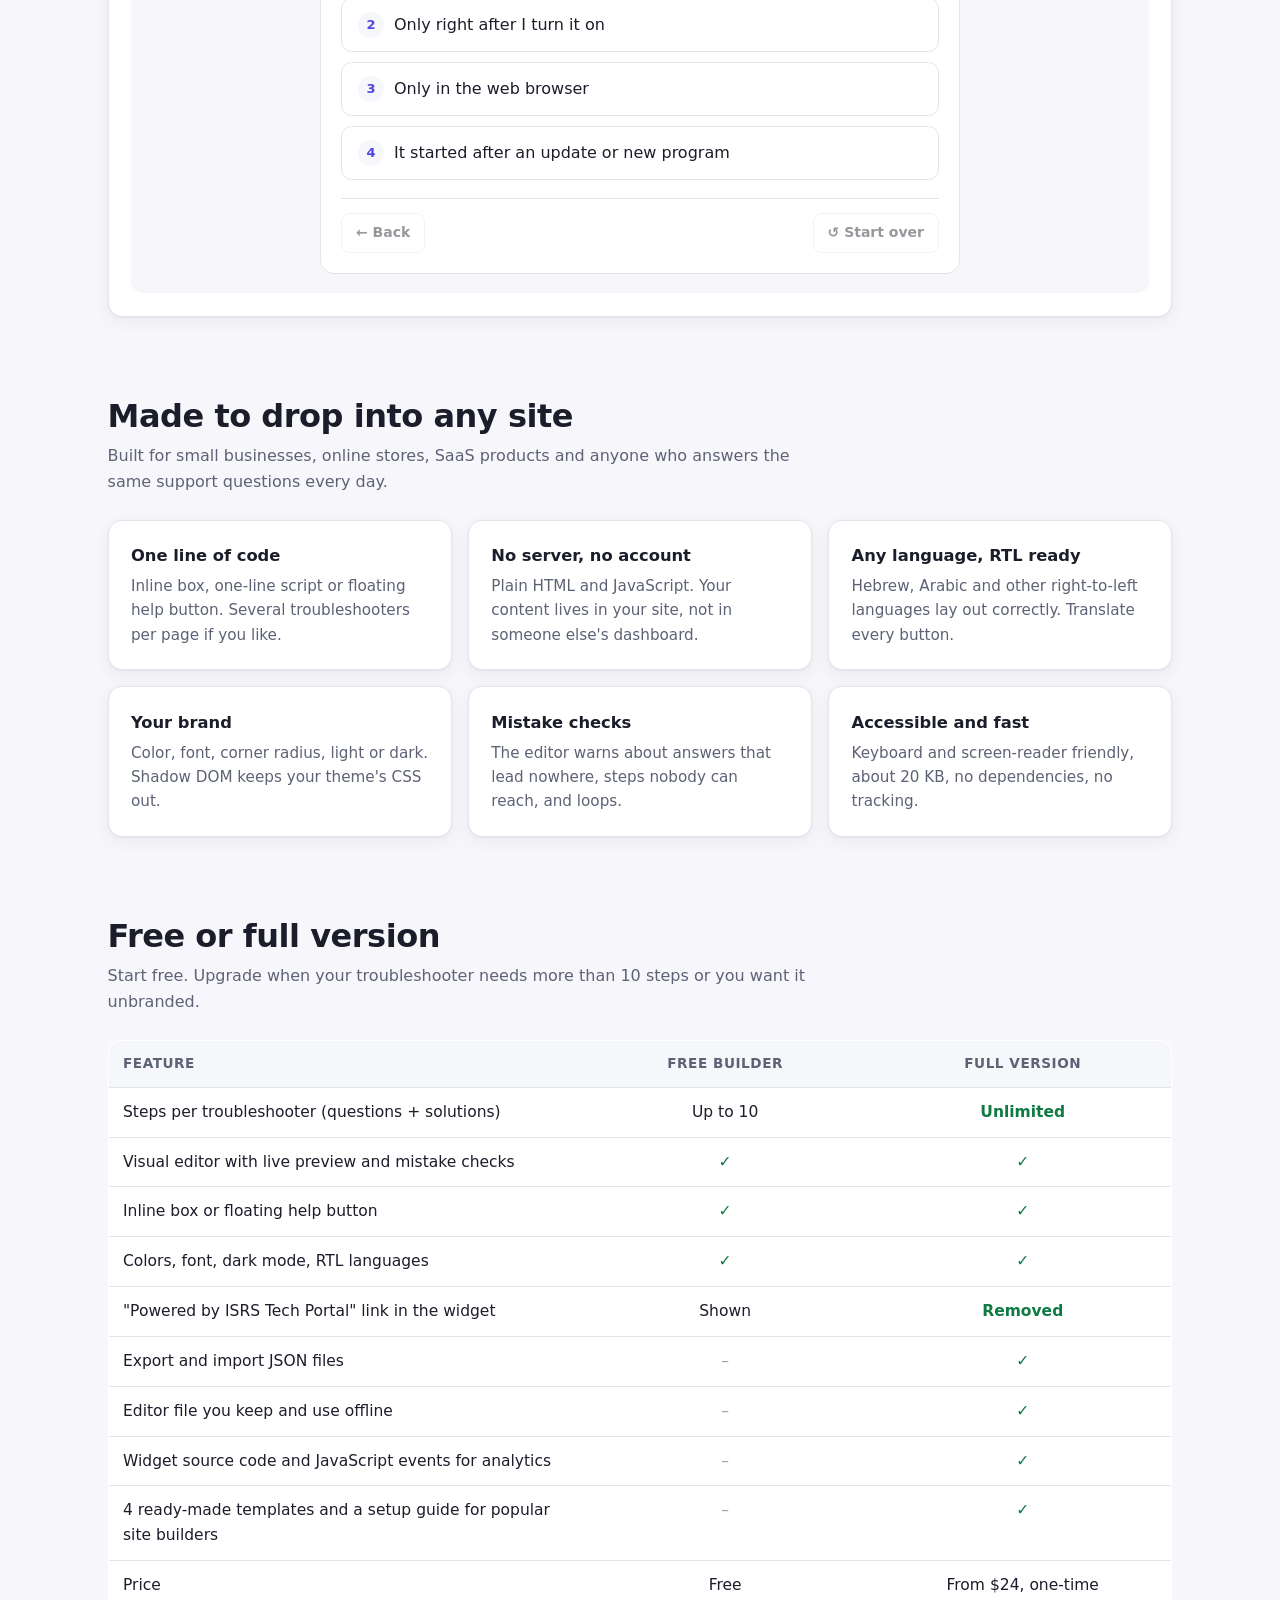
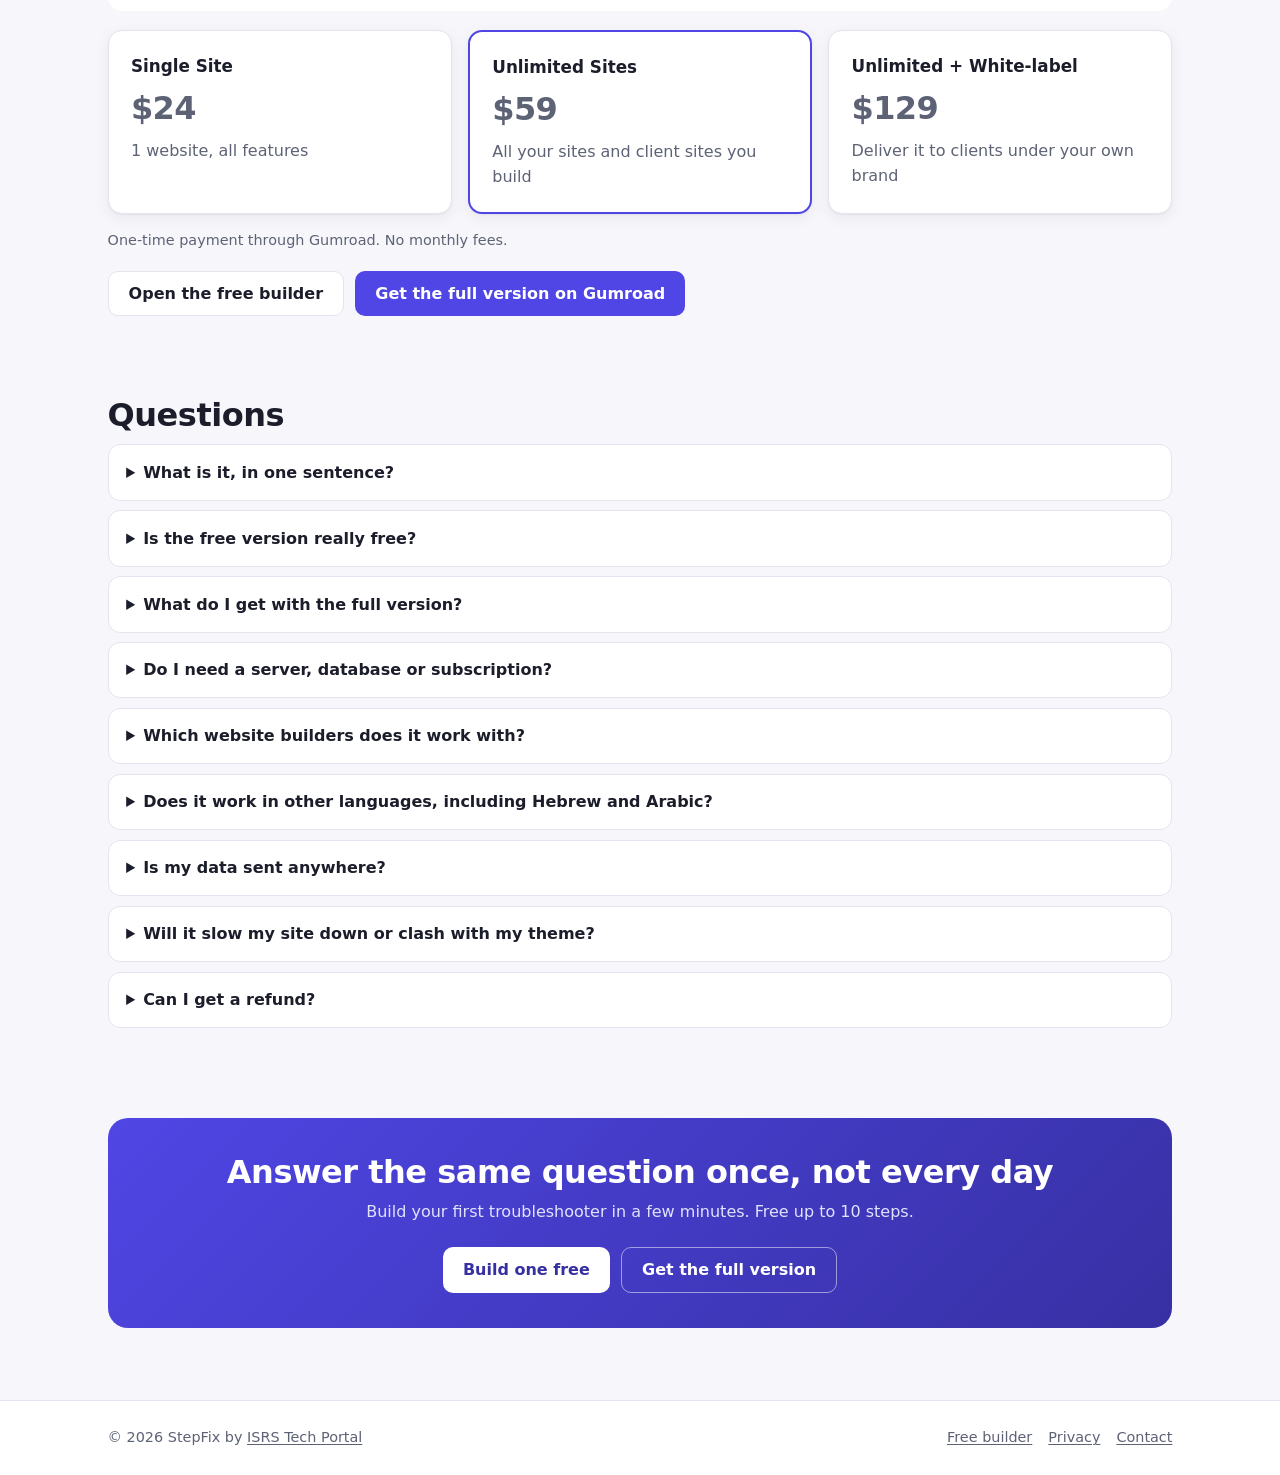
==== commit 0c4778a2: "Link buy buttons to Gumroad" ====
--- a/index.html
+++ b/index.html
@@ -18,7 +18,7 @@
   <meta name="theme-color" content="#4f46e5">
   <link rel="icon" href="/favicon.svg" type="image/svg+xml">
   <link rel="stylesheet" href="/assets/css/site.css">
-  <script type="application/ld+json">{"@context": "https://schema.org", "@type": "SoftwareApplication", "name": "StepFix: Guided Troubleshooter Widget", "url": "https://stepfix.onrender.com/", "offers": {"@type": "AggregateOffer", "priceCurrency": "USD", "lowPrice": "24", "highPrice": "129", "offerCount": "3"}, "applicationCategory": "BusinessApplication", "operatingSystem": "Any (web browser)", "description": "Embed a click-through troubleshooter on any website. Visitors answer a few questions and land on the right fix. Free builder for up to 10 steps, no server, no sign-up.", "softwareVersion": "1.0", "publisher": {"@type": "Organization", "name": "ISRS Tech Portal", "url": "https://isrstechportal.com/"}}</script>
+  <script type="application/ld+json">{"@context": "https://schema.org", "@type": "SoftwareApplication", "name": "StepFix: Guided Troubleshooter Widget", "url": "https://stepfix.onrender.com/", "offers": {"@type": "AggregateOffer", "priceCurrency": "USD", "lowPrice": "24", "highPrice": "129", "offerCount": "3"}, "applicationCategory": "BusinessApplication", "operatingSystem": "Any (web browser)", "description": "Embed a click-through troubleshooter on any website. Visitors answer a few questions and land on the right fix. Free builder for up to 10 steps, no server, no sign-up.", "softwareVersion": "1.0", "publisher": {"@type": "Organization", "name": "ISRS Tech Portal", "url": "https://isrstechportal.onrender.com/"}}</script>
   <script type="application/ld+json">{"@context": "https://schema.org", "@type": "FAQPage", "mainEntity": [{"@type": "Question", "name": "What is it, in one sentence?", "acceptedAnswer": {"@type": "Answer", "text": "A small widget you paste into your website that asks visitors a few questions and leads them to the right answer or fix, like a support agent's checklist turned into buttons."}}, {"@type": "Question", "name": "Is the free version really free?", "acceptedAnswer": {"@type": "Answer", "text": "Yes. The free builder makes troubleshooters with up to 10 steps (questions and solutions together). It gives you embed code that you paste into your site, with a small \"Powered by ISRS Tech Portal\" link in the widget. No account, no email, no time limit."}}, {"@type": "Question", "name": "What do I get with the full version?", "acceptedAnswer": {"@type": "Answer", "text": "Unlimited steps, no \"Powered by\" link, JSON import and export, the visual editor as a file you keep and use offline, the widget source, 4 ready-made templates, a setup guide for WordPress, Shopify, Wix and Squarespace, and an event API for analytics. It is a one-time purchase on Gumroad: $24 for one site, $59 for unlimited sites, $129 with white-label rights."}}, {"@type": "Question", "name": "Do I need a server, database or subscription?", "acceptedAnswer": {"@type": "Answer", "text": "No. Everything is static HTML and JavaScript that runs in the visitor's browser. Paste the code into your site and you're done. There's nothing to host and nothing that can go down on our side."}}, {"@type": "Question", "name": "Which website builders does it work with?", "acceptedAnswer": {"@type": "Answer", "text": "Any site where you can add custom HTML with JavaScript: WordPress, Shopify, Webflow, Wix, Squarespace, Ghost, Carrd and plain HTML. Some builders only allow custom code on paid plans; check your plan if the widget doesn't appear."}}, {"@type": "Question", "name": "Does it work in other languages, including Hebrew and Arabic?", "acceptedAnswer": {"@type": "Answer", "text": "Yes. Write your questions in any language. Right-to-left layout turns on automatically for RTL languages, and the button texts can be translated."}}, {"@type": "Question", "name": "Is my data sent anywhere?", "acceptedAnswer": {"@type": "Answer", "text": "No. The builder saves your work only in your own browser. The widget doesn't use cookies, doesn't track visitors and makes no calls to us. See the privacy page."}}, {"@type": "Question", "name": "Will it slow my site down or clash with my theme?", "acceptedAnswer": {"@type": "Answer", "text": "The widget is about 20 KB with no dependencies. It renders inside a Shadow DOM, so your theme's CSS can't break it and it can't change your site."}}, {"@type": "Question", "name": "Can I get a refund?", "acceptedAnswer": {"@type": "Answer", "text": "Refunds are handled through Gumroad according to the policy shown on the product page."}}]}</script>
   <script src="/assets/js/troubleshooter.min.js" defer></script>
   <script src="/assets/js/landing.js" defer></script>
@@ -31,7 +31,7 @@
     <a class="hide-sm" href="/#demo">Demo</a>
     <a class="hide-sm" href="/editor/">Free builder</a>
     <a class="hide-sm" href="/#faq">FAQ</a>
-    <a class="btn" href="#GUMROAD_LINK"><span class="hide-sm">Get the&nbsp;</span>Full version</a>
+    <a class="btn" href="https://designstogetinspired.gumroad.com/l/stepfix"><span class="hide-sm">Get the&nbsp;</span>Full version</a>
   </nav>
 </div></header>
 <main id="main">
@@ -41,7 +41,7 @@
     <p class="eyebrow">StepFix · Guided Troubleshooter Widget</p>
     <h1 id="hero-h">Turn your FAQ into a step-by-step troubleshooter</h1>
     <p class="lead">A small widget for your website. Visitors answer a few questions and land on the exact fix, or on your contact button when they really need you. One line of code, no server, any language.</p>
-    <div class="actions"><a class="btn" href="/editor/">Build one free</a><a class="btn secondary" href="#GUMROAD_LINK">Get the full version on Gumroad</a></div>
+    <div class="actions"><a class="btn" href="/editor/">Build one free</a><a class="btn secondary" href="https://designstogetinspired.gumroad.com/l/stepfix">Get the full version on Gumroad</a></div>
     <p class="note">Free builder: up to 10 steps, no sign-up. Full version: from $24, one-time.</p>
   </div>
   <div class="video">
@@ -117,7 +117,7 @@
     <div class="card tier"><h3>Unlimited + White-label</h3><p class="price">$129</p><p>Deliver it to clients under your own brand</p></div>
   </div>
   <p class="note">One-time payment through Gumroad. No monthly fees.</p>
-  <div class="actions" style="margin-top:1.2rem"><a class="btn secondary" href="/editor/">Open the free builder</a><a class="btn" href="#GUMROAD_LINK">Get the full version on Gumroad</a></div>
+  <div class="actions" style="margin-top:1.2rem"><a class="btn secondary" href="/editor/">Open the free builder</a><a class="btn" href="https://designstogetinspired.gumroad.com/l/stepfix">Get the full version on Gumroad</a></div>
 </section>
 
 <section id="faq" class="faq" aria-labelledby="faq-h">
@@ -137,14 +137,14 @@
   <div class="cta-band">
     <h2>Answer the same question once, not every day</h2>
     <p>Build your first troubleshooter in a few minutes. Free up to 10 steps.</p>
-    <div class="actions" style="justify-content:center"><a class="btn" href="/editor/">Build one free</a><a class="btn ghost" href="#GUMROAD_LINK">Get the full version</a></div>
+    <div class="actions" style="justify-content:center"><a class="btn" href="/editor/">Build one free</a><a class="btn ghost" href="https://designstogetinspired.gumroad.com/l/stepfix">Get the full version</a></div>
   </div>
 </section>
 </div>
 </main>
 <footer class="site-footer"><div class="container">
-  <span>&copy; 2026 StepFix by <a href="https://isrstechportal.com/">ISRS Tech Portal</a></span>
-  <nav aria-label="Footer"><a href="/editor/">Free builder</a><a href="/privacy/">Privacy</a><a href="https://isrstechportal.com/contact/">Contact</a></nav>
+  <span>&copy; 2026 StepFix by <a href="https://isrstechportal.onrender.com/">ISRS Tech Portal</a></span>
+  <nav aria-label="Footer"><a href="/editor/">Free builder</a><a href="/privacy/">Privacy</a><a href="https://isrstechportal.onrender.com/contact/">Contact</a></nav>
 </div></footer>
 </body>
 </html>
